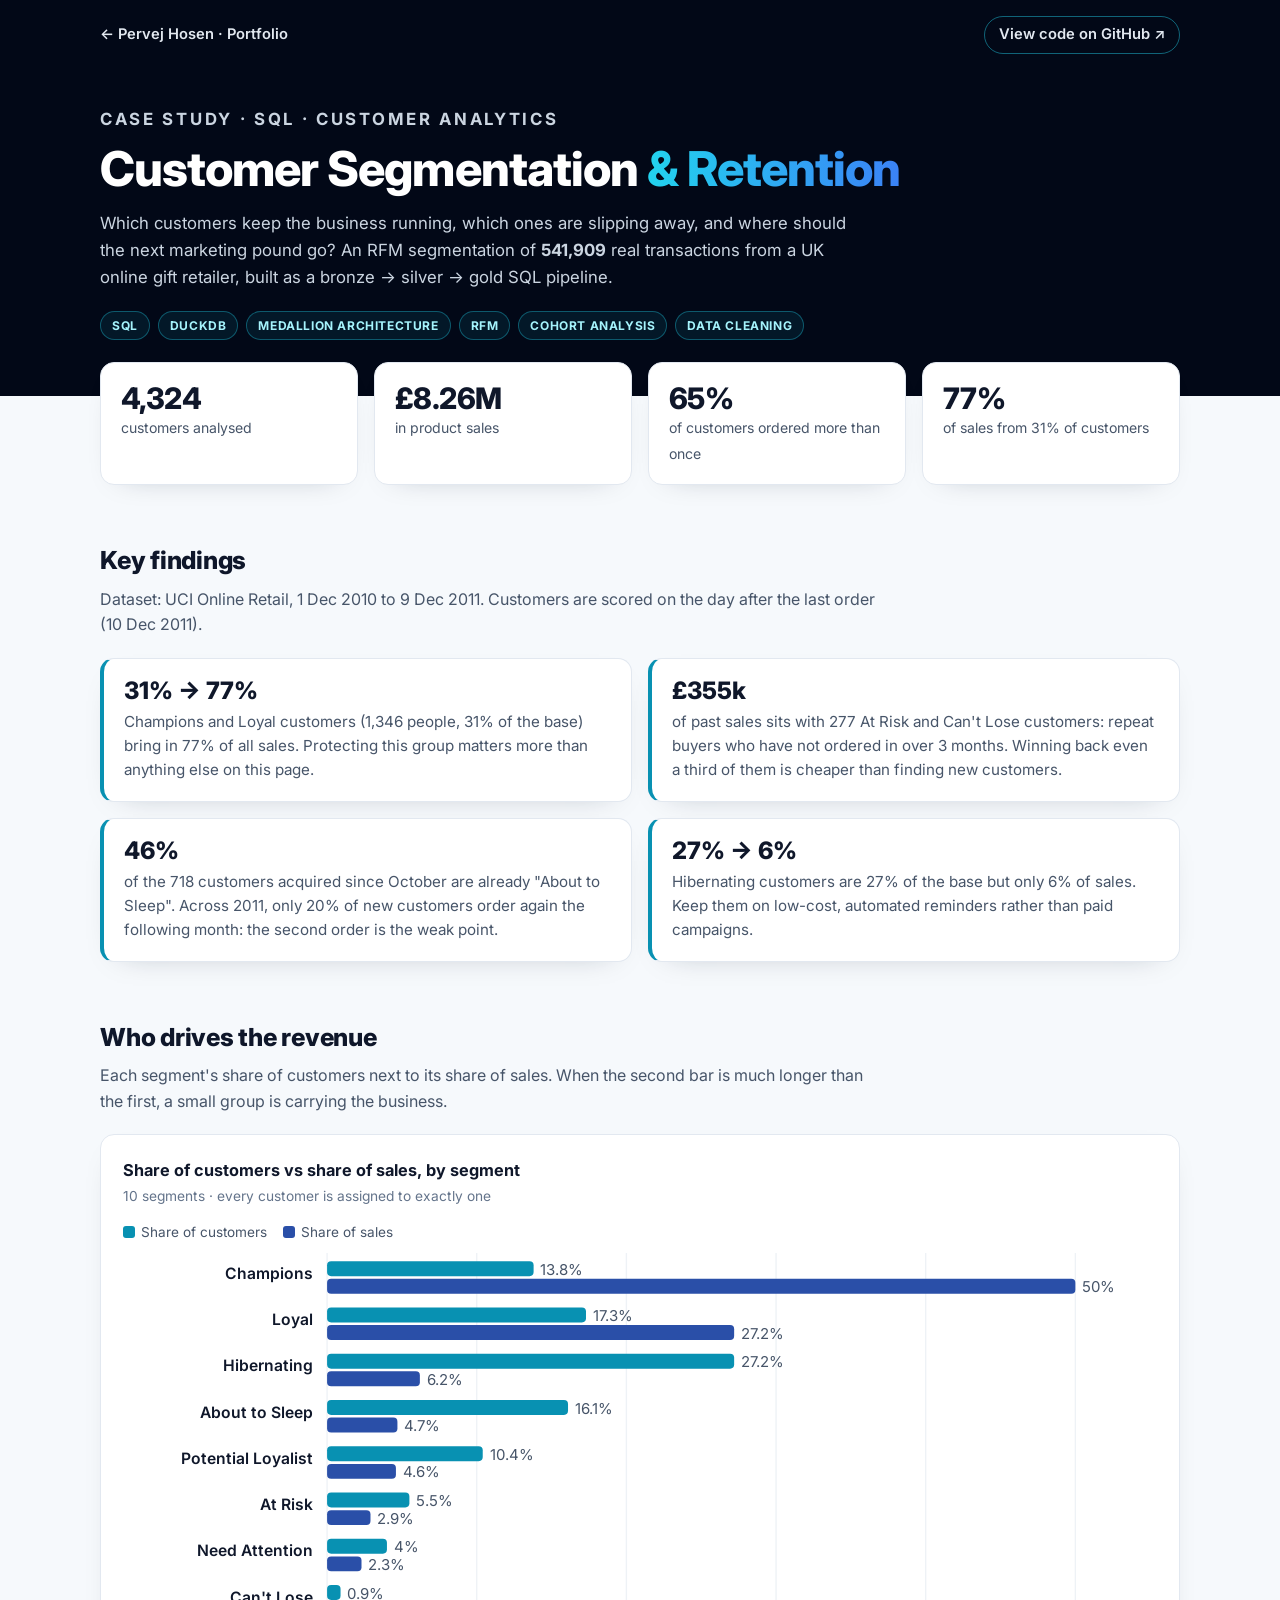
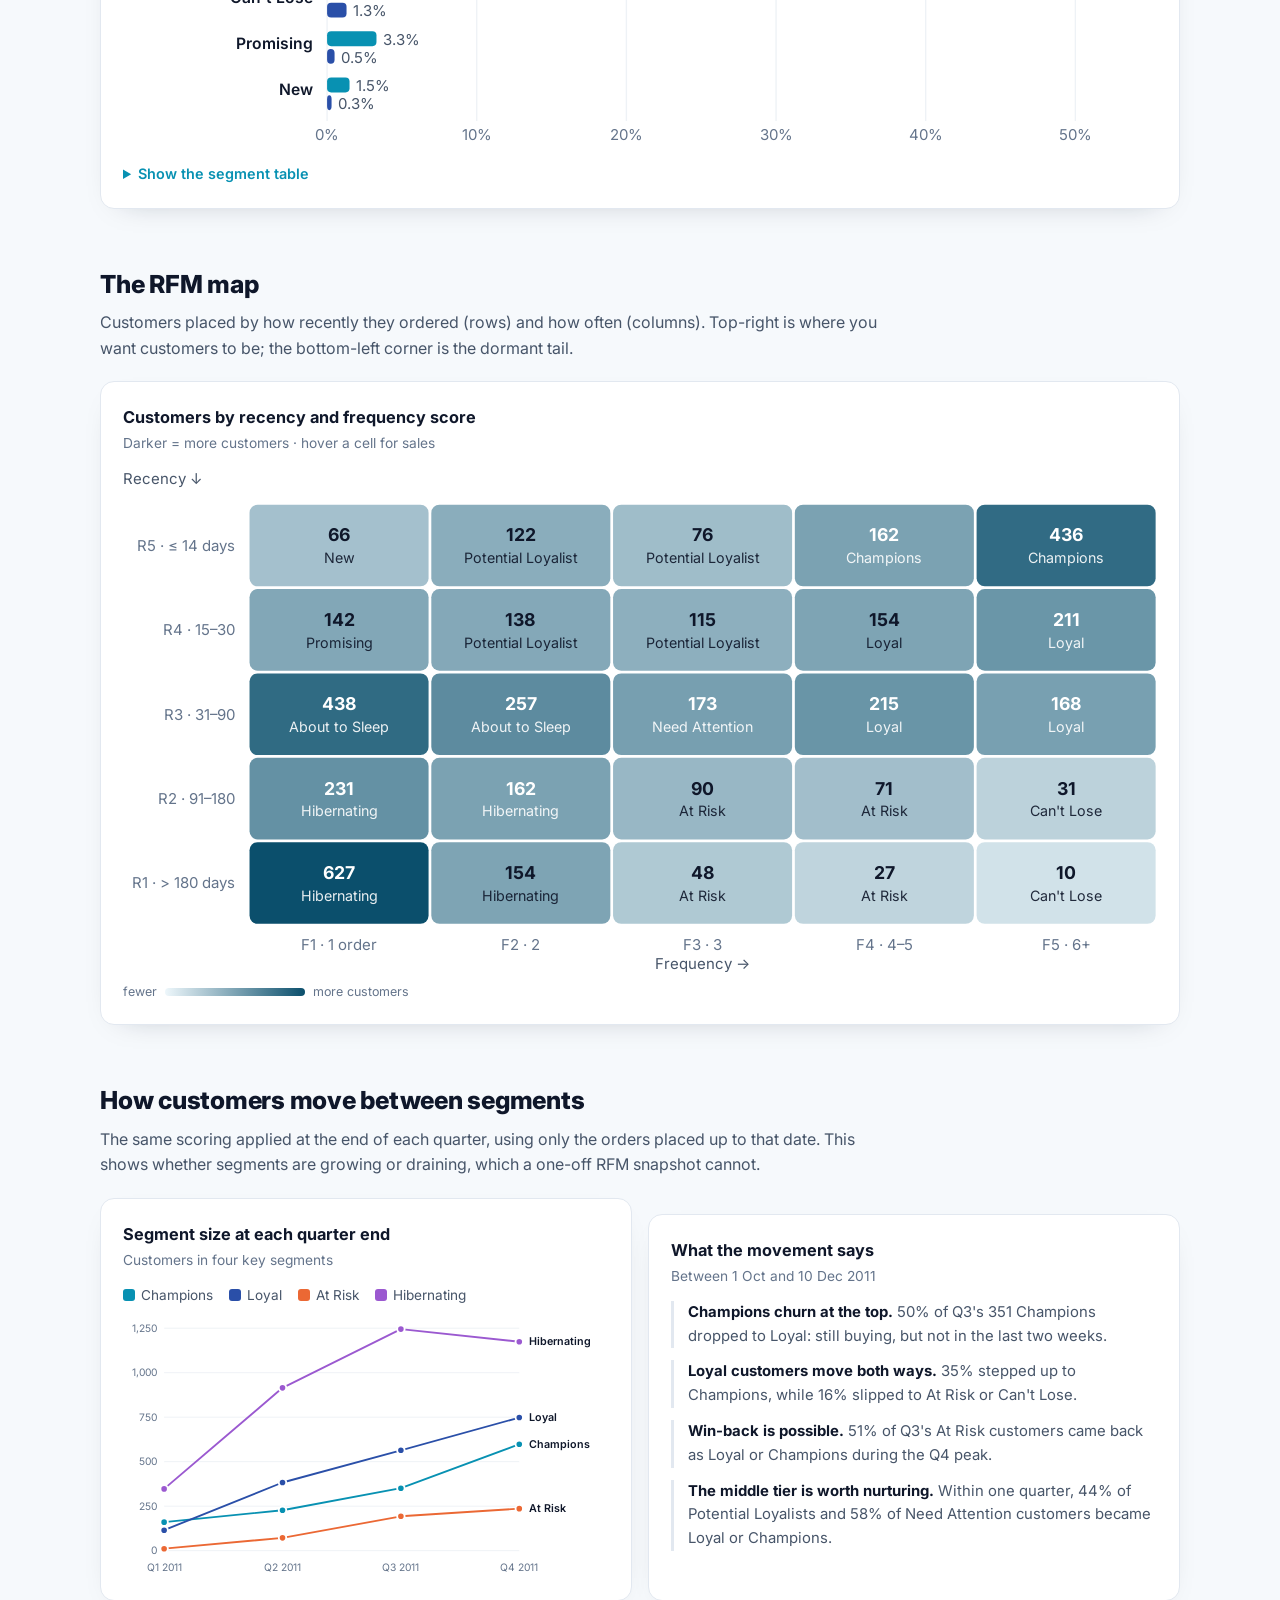
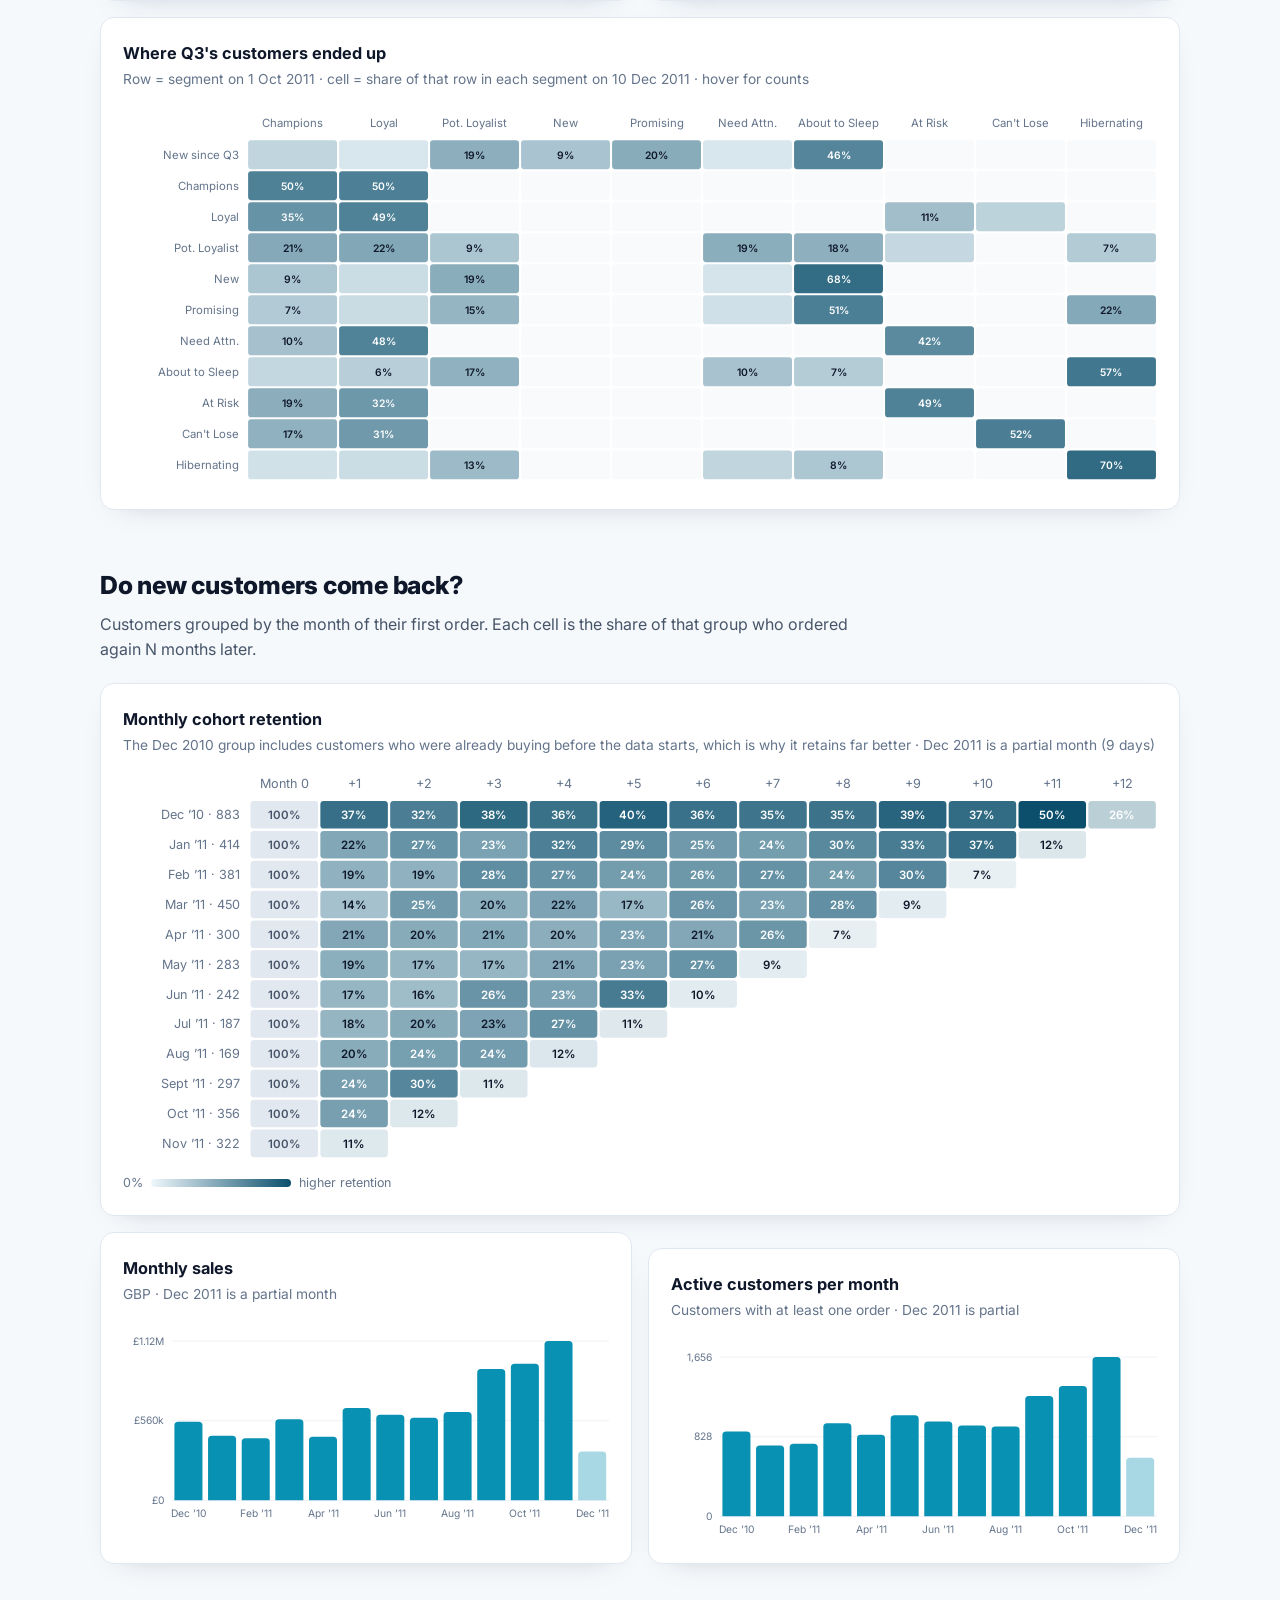
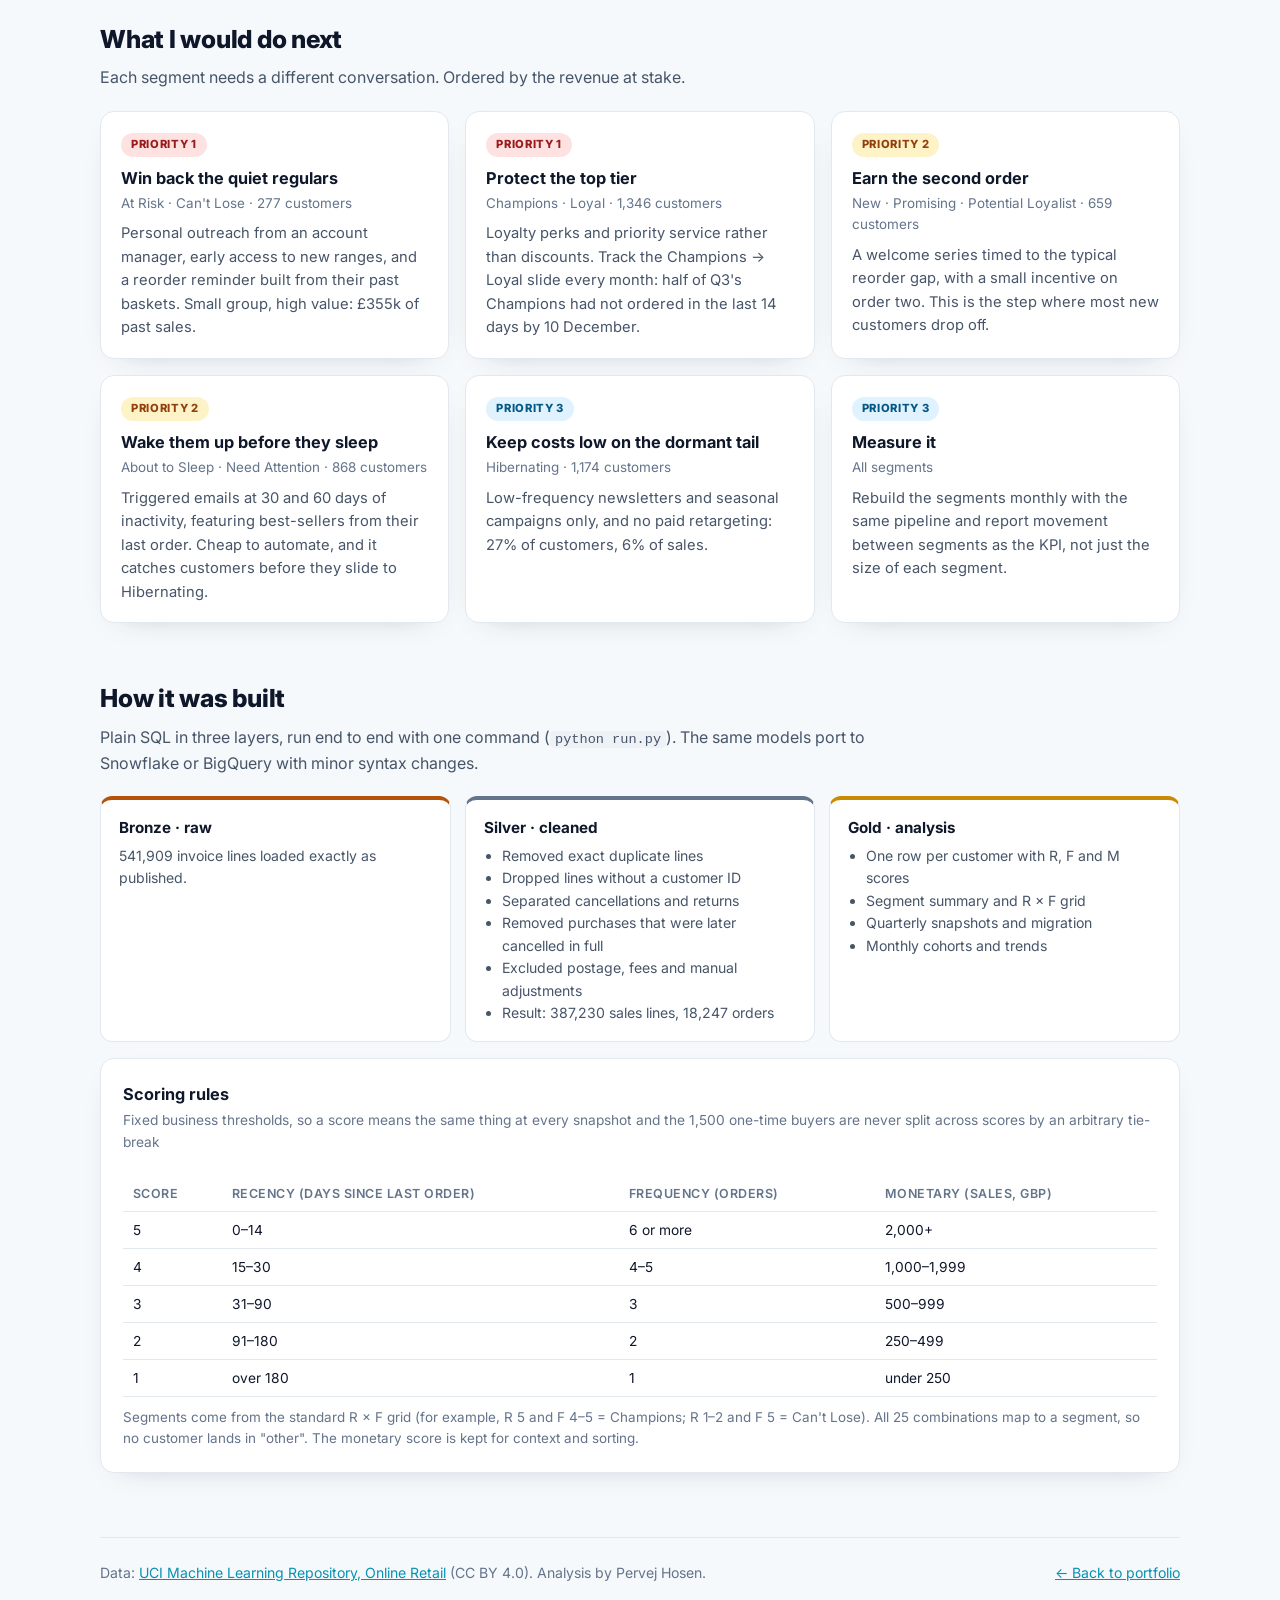
==== projects/customer-segmentation/index.html @ 06acb78e "Add customer segmentation case study" ====
<!DOCTYPE html>
<html lang="en">
<head>
<meta charset="utf-8">
<meta name="viewport" content="width=device-width, initial-scale=1">
<title>Customer Segmentation &amp; Retention · Pervej Hosen</title>
<meta name="description" content="RFM segmentation, segment migration and cohort retention for 541,909 real transactions from a UK online retailer, built in SQL with a bronze, silver and gold pipeline.">
<meta property="og:title" content="Customer Segmentation & Retention · Pervej Hosen">
<meta property="og:description" content="31% of customers drive 77% of sales. RFM segmentation, migration and cohort retention in SQL.">
<link rel="icon" href="../../favicon.svg" type="image/svg+xml">
<link rel="preconnect" href="https://fonts.googleapis.com">
<link rel="preconnect" href="https://fonts.gstatic.com" crossorigin>
<link href="https://fonts.googleapis.com/css2?family=Inter:wght@400;500;600;700;800&display=swap" rel="stylesheet">
<style>
:root {
  --navy: #020817; --ink: #0f172a; --muted: #475569; --faint: #64748b; --line: #e2e8f0; --grid: #eef2f6;
  --bg: #f6f9fc; --card: #ffffff; --accent: #0891b2; --accent-2: #2a4fa8;
  --s1: #0891b2; --s2: #2a4fa8; --s3: #eb6834; --s4: #9b59d0;
  --radius: 14px; --shadow: 0 10px 30px -22px rgba(15, 23, 42, .35);
}
* { box-sizing: border-box; margin: 0; padding: 0; }
html { scroll-behavior: smooth; }
body { font-family: Inter, system-ui, -apple-system, "Segoe UI", sans-serif; background: var(--bg); color: var(--ink); line-height: 1.6; -webkit-font-smoothing: antialiased; }
a { color: var(--accent); }
.wrap { max-width: 1120px; margin: 0 auto; padding: 0 20px; }

/* top bar + hero */
.top { background: var(--navy); color: #e2e8f0; }
.top-bar { display: flex; justify-content: space-between; align-items: center; gap: 12px; padding: 16px 0; font-size: .92rem; }
.top-bar a { color: #e2e8f0; text-decoration: none; font-weight: 600; }
.top-bar a:hover { color: #22d3ee; }
.top-bar .gh { border: 1px solid rgba(34, 211, 238, .45); border-radius: 999px; padding: 6px 14px; white-space: nowrap; }
.hero { padding: 36px 0 56px; }
.kicker { font-size: .78rem; font-weight: 700; letter-spacing: .16em; text-transform: uppercase; color: #22d3ee; }
.hero h1 { font-size: clamp(1.9rem, 4.4vw, 3rem); line-height: 1.12; letter-spacing: -.02em; font-weight: 800; color: #fff; margin: 10px 0 14px; max-width: 820px; }
.hero h1 span { background: linear-gradient(90deg, #22d3ee, #3b82f6); -webkit-background-clip: text; background-clip: text; color: transparent; }
.hero p { color: #cbd5e1; max-width: 760px; font-size: 1.05rem; }
.chips { display: flex; flex-wrap: wrap; gap: 8px; margin-top: 20px; }
.chips span { font-size: .75rem; font-weight: 700; letter-spacing: .05em; text-transform: uppercase; color: #a5f3fc; border: 1px solid rgba(34, 211, 238, .35); background: rgba(34, 211, 238, .08); border-radius: 999px; padding: 4px 11px; }

/* KPI tiles */
.kpis { display: grid; grid-template-columns: repeat(4, minmax(0, 1fr)); gap: 16px; margin-top: -34px; position: relative; }
.kpi { background: var(--card); border: 1px solid var(--line); border-radius: var(--radius); padding: 18px 20px; box-shadow: var(--shadow); }
.kpi b { display: block; font-size: 1.85rem; font-weight: 800; letter-spacing: -.02em; line-height: 1.15; }
.kpi span { color: var(--muted); font-size: .88rem; }
@media (max-width: 820px) { .kpis { grid-template-columns: repeat(2, minmax(0, 1fr)); } }

/* sections */
section { margin-top: 56px; }
h2 { font-size: 1.55rem; letter-spacing: -.01em; font-weight: 800; margin-bottom: 6px; }
.lead { color: var(--muted); max-width: 780px; margin-bottom: 20px; }
.card { background: var(--card); border: 1px solid var(--line); border-radius: var(--radius); padding: 22px; box-shadow: var(--shadow); }
.card + .card { margin-top: 16px; }
.card h3 { font-size: 1.02rem; font-weight: 700; }
.card .sub { color: var(--faint); font-size: .86rem; margin: 2px 0 14px; }
.two { display: grid; grid-template-columns: minmax(0, 1fr) minmax(0, 1fr); gap: 16px; }
@media (max-width: 900px) { .two { grid-template-columns: minmax(0, 1fr); } }

/* findings */
.findings { display: grid; grid-template-columns: repeat(2, minmax(0, 1fr)); gap: 16px; }
.finding { background: var(--card); border: 1px solid var(--line); border-left: 4px solid var(--accent); border-radius: var(--radius); padding: 18px 20px; box-shadow: var(--shadow); }
.finding b { display: block; font-size: 1.5rem; font-weight: 800; color: var(--ink); line-height: 1.2; }
.finding p { color: var(--muted); font-size: .95rem; margin-top: 4px; }
@media (max-width: 760px) { .findings { grid-template-columns: minmax(0, 1fr); } }

/* charts */
.legend { display: flex; flex-wrap: wrap; gap: 16px; font-size: .85rem; color: var(--muted); margin-bottom: 10px; }
.legend i { display: inline-block; width: 12px; height: 12px; border-radius: 3px; margin-right: 6px; vertical-align: -1px; }
svg { display: block; width: 100%; height: auto; overflow: visible; }
svg text { font-family: inherit; }
.axis text, .tick { fill: var(--faint); font-size: 11px; }
.lbl { fill: var(--ink); font-size: 11.5px; font-weight: 600; }
.lbl-muted { fill: var(--muted); font-size: 11px; }
.hit { cursor: default; }
.scroll { overflow-x: auto; -webkit-overflow-scrolling: touch; }
.scroll svg { min-width: 640px; }
.moves { list-style: none; display: grid; gap: 12px; }
.moves li { padding-left: 14px; border-left: 3px solid var(--line); color: var(--muted); font-size: .93rem; }
.moves li b { color: var(--ink); }
.rules td, .rules th { text-align: left !important; }
.scale { display: flex; align-items: center; gap: 8px; font-size: .78rem; color: var(--faint); margin-top: 10px; }
.scale .bar { width: 140px; height: 8px; border-radius: 4px; background: linear-gradient(90deg, #eef7fb, #0b4f6c); }
#tip { position: fixed; z-index: 50; pointer-events: none; background: var(--navy); color: #f1f5f9; font-size: .82rem; line-height: 1.45; padding: 8px 11px; border-radius: 8px; box-shadow: 0 12px 30px -10px rgba(0, 0, 0, .5); opacity: 0; transition: opacity .12s; max-width: 260px; }
#tip b { color: #fff; }

/* tables */
details { margin-top: 14px; }
summary { cursor: pointer; color: var(--accent); font-weight: 600; font-size: .9rem; }
table { width: 100%; border-collapse: collapse; font-size: .86rem; margin-top: 10px; }
th, td { text-align: right; padding: 7px 10px; border-bottom: 1px solid var(--line); white-space: nowrap; }
th:first-child, td:first-child { text-align: left; }
th { color: var(--faint); font-weight: 600; font-size: .78rem; text-transform: uppercase; letter-spacing: .04em; }

/* actions */
.actions { display: grid; grid-template-columns: repeat(3, minmax(0, 1fr)); gap: 16px; }
@media (max-width: 900px) { .actions { grid-template-columns: minmax(0, 1fr); } }
.action { background: var(--card); border: 1px solid var(--line); border-radius: var(--radius); padding: 18px 20px; box-shadow: var(--shadow); }
.action .tag { display: inline-block; font-size: .7rem; font-weight: 800; letter-spacing: .06em; text-transform: uppercase; border-radius: 999px; padding: 3px 10px; margin-bottom: 8px; }
.tag.p1 { background: #fee2e2; color: #991b1b; } .tag.p2 { background: #fef3c7; color: #92400e; } .tag.p3 { background: #e0f2fe; color: #075985; }
.action h3 { font-size: 1.02rem; }
.action .seg { color: var(--faint); font-size: .84rem; margin: 2px 0 8px; }
.action p { color: var(--muted); font-size: .92rem; }

/* method */
.pipe { display: grid; grid-template-columns: repeat(3, minmax(0, 1fr)); gap: 14px; }
@media (max-width: 760px) { .pipe { grid-template-columns: minmax(0, 1fr); } }
.layer { border-radius: 12px; padding: 16px 18px; border: 1px solid var(--line); background: #fff; }
.layer h4 { font-size: .95rem; margin-bottom: 4px; }
.layer p, .layer li { color: var(--muted); font-size: .88rem; }
.layer ul { padding-left: 18px; margin-top: 4px; }
.layer.b { border-top: 4px solid #b45309; } .layer.s { border-top: 4px solid #64748b; } .layer.g { border-top: 4px solid #ca8a04; }
code { font-family: ui-monospace, SFMono-Regular, Menlo, Consolas, monospace; font-size: .85em; background: #eef2f6; padding: 1px 5px; border-radius: 4px; }
.note { color: var(--faint); font-size: .84rem; margin-top: 10px; }
footer { margin: 64px 0 40px; padding-top: 24px; border-top: 1px solid var(--line); color: var(--faint); font-size: .88rem; display: flex; justify-content: space-between; gap: 12px; flex-wrap: wrap; }
@media (max-width: 560px) { .card, .finding, .action { padding: 16px; } .kpi b { font-size: 1.5rem; } }
</style>
</head>
<body>
<header class="top">
  <div class="wrap">
    <div class="top-bar">
      <a href="../../#projects">← Pervej Hosen · Portfolio</a>
      <a class="gh" href="https://github.com/PervejHosen/SQL_Project-2" target="_blank" rel="noopener">View code on GitHub ↗</a>
    </div>
    <div class="hero">
      <p class="kicker">Case study · SQL · Customer analytics</p>
      <h1>Customer Segmentation <span>&amp; Retention</span></h1>
      <p>Which customers keep the business running, which ones are slipping away, and where should the next marketing pound go? An RFM segmentation of <b id="rawRows"></b> real transactions from a UK online gift retailer, built as a bronze → silver → gold SQL pipeline.</p>
      <div class="chips"><span>SQL</span><span>DuckDB</span><span>Medallion architecture</span><span>RFM</span><span>Cohort analysis</span><span>Data cleaning</span></div>
    </div>
  </div>
</header>

<main class="wrap">
  <div class="kpis" id="kpis"></div>

  <section>
    <h2>Key findings</h2>
    <p class="lead">Dataset: UCI Online Retail, 1 Dec 2010 to 9 Dec 2011. Customers are scored on the day after the last order (10 Dec 2011).</p>
    <div class="findings" id="findings"></div>
  </section>

  <section>
    <h2>Who drives the revenue</h2>
    <p class="lead">Each segment's share of customers next to its share of sales. When the second bar is much longer than the first, a small group is carrying the business.</p>
    <div class="card">
      <h3>Share of customers vs share of sales, by segment</h3>
      <p class="sub">10 segments · every customer is assigned to exactly one</p>
      <div class="legend"><span><i style="background:var(--s1)"></i>Share of customers</span><span><i style="background:var(--s2)"></i>Share of sales</span></div>
      <div id="segBars"></div>
      <details><summary>Show the segment table</summary><div class="scroll"><table id="segTable"></table></div></details>
    </div>
  </section>

  <section>
    <h2>The RFM map</h2>
    <p class="lead">Customers placed by how recently they ordered (rows) and how often (columns). Top-right is where you want customers to be; the bottom-left corner is the dormant tail.</p>
    <div class="card">
      <h3>Customers by recency and frequency score</h3>
      <p class="sub">Darker = more customers · hover a cell for sales</p>
      <div class="scroll" id="rfGrid"></div>
      <div class="scale"><span>fewer</span><span class="bar"></span><span>more customers</span></div>
    </div>
  </section>

  <section>
    <h2>How customers move between segments</h2>
    <p class="lead">The same scoring applied at the end of each quarter, using only the orders placed up to that date. This shows whether segments are growing or draining, which a one-off RFM snapshot cannot.</p>
    <div class="two">
      <div class="card">
        <h3>Segment size at each quarter end</h3>
        <p class="sub">Customers in four key segments</p>
        <div class="legend" id="trendLegend"></div>
        <div id="trend"></div>
      </div>
      <div class="card">
        <h3>What the movement says</h3>
        <p class="sub">Between 1 Oct and 10 Dec 2011</p>
        <ul class="moves" id="moves"></ul>
      </div>
    </div>
    <div class="card" style="margin-top:16px">
      <h3>Where Q3's customers ended up</h3>
      <p class="sub">Row = segment on 1 Oct 2011 · cell = share of that row in each segment on 10 Dec 2011 · hover for counts</p>
      <div class="scroll" id="migration"></div>
    </div>
  </section>

  <section>
    <h2>Do new customers come back?</h2>
    <p class="lead">Customers grouped by the month of their first order. Each cell is the share of that group who ordered again N months later.</p>
    <div class="card">
      <h3>Monthly cohort retention</h3>
      <p class="sub">The Dec 2010 group includes customers who were already buying before the data starts, which is why it retains far better · Dec 2011 is a partial month (9 days)</p>
      <div class="scroll" id="cohorts"></div>
      <div class="scale"><span>0%</span><span class="bar"></span><span>higher retention</span></div>
    </div>
    <div class="two" style="margin-top:16px">
      <div class="card"><h3>Monthly sales</h3><p class="sub">GBP · Dec 2011 is a partial month</p><div id="mSales"></div></div>
      <div class="card"><h3>Active customers per month</h3><p class="sub">Customers with at least one order · Dec 2011 is partial</p><div id="mActive"></div></div>
    </div>
  </section>

  <section>
    <h2>What I would do next</h2>
    <p class="lead">Each segment needs a different conversation. Ordered by the revenue at stake.</p>
    <div class="actions" id="actions"></div>
  </section>

  <section>
    <h2>How it was built</h2>
    <p class="lead">Plain SQL in three layers, run end to end with one command (<code>python run.py</code>). The same models port to Snowflake or BigQuery with minor syntax changes.</p>
    <div class="pipe">
      <div class="layer b"><h4>Bronze · raw</h4><p><span id="bronzeRows"></span> invoice lines loaded exactly as published.</p></div>
      <div class="layer s"><h4>Silver · cleaned</h4><ul id="silverList"></ul></div>
      <div class="layer g"><h4>Gold · analysis</h4><ul><li>One row per customer with R, F and M scores</li><li>Segment summary and R × F grid</li><li>Quarterly snapshots and migration</li><li>Monthly cohorts and trends</li></ul></div>
    </div>
    <div class="card" style="margin-top:16px">
      <h3>Scoring rules</h3>
      <p class="sub">Fixed business thresholds, so a score means the same thing at every snapshot and the 1,500 one-time buyers are never split across scores by an arbitrary tie-break</p>
      <div class="scroll"><table class="rules">
        <tr><th>Score</th><th>Recency (days since last order)</th><th>Frequency (orders)</th><th>Monetary (sales, GBP)</th></tr>
        <tr><td>5</td><td>0–14</td><td>6 or more</td><td>2,000+</td></tr>
        <tr><td>4</td><td>15–30</td><td>4–5</td><td>1,000–1,999</td></tr>
        <tr><td>3</td><td>31–90</td><td>3</td><td>500–999</td></tr>
        <tr><td>2</td><td>91–180</td><td>2</td><td>250–499</td></tr>
        <tr><td>1</td><td>over 180</td><td>1</td><td>under 250</td></tr>
      </table></div>
      <p class="note">Segments come from the standard R × F grid (for example, R 5 and F 4–5 = Champions; R 1–2 and F 5 = Can't Lose). All 25 combinations map to a segment, so no customer lands in "other". The monetary score is kept for context and sorting.</p>
    </div>
  </section>

  <footer>
    <span>Data: <a href="https://archive.ics.uci.edu/dataset/352/online+retail" target="_blank" rel="noopener">UCI Machine Learning Repository, Online Retail</a> (CC BY 4.0). Analysis by Pervej Hosen.</span>
    <a href="../../#projects">← Back to portfolio</a>
  </footer>
</main>
<div id="tip" role="tooltip"></div>

<script src="data.js"></script>
<script>
(() => {
  const $ = s => document.querySelector(s);
  const fmt = n => Math.round(n).toLocaleString("en-GB");
  const gbp = n => n >= 1e6 ? "£" + (n / 1e6).toFixed(2) + "M" : n >= 1e3 ? "£" + Math.round(n / 1e3).toLocaleString("en-GB") + "k" : "£" + fmt(n);
  const esc = s => String(s).replace(/[&<>"']/g, c => ({ "&": "&amp;", "<": "&lt;", ">": "&gt;", '"': "&quot;", "'": "&#39;" }[c]));
  const NS = "http://www.w3.org/2000/svg";
  const monthName = iso => new Date(iso + "T00:00:00").toLocaleString("en-GB", { month: "short", year: "2-digit" }).replace(" ", " ’");

  // ---------- tooltip ----------
  const tip = $("#tip");
  const showTip = (e, html) => {
    tip.innerHTML = html; tip.style.opacity = 1;
    const x = Math.min(e.clientX + 14, innerWidth - tip.offsetWidth - 8);
    const y = e.clientY + 16 + tip.offsetHeight > innerHeight ? e.clientY - tip.offsetHeight - 12 : e.clientY + 16;
    tip.style.left = x + "px"; tip.style.top = y + "px";
  };
  const hideTip = () => tip.style.opacity = 0;
  const bindTip = (el, html) => { el.addEventListener("mousemove", e => showTip(e, html)); el.addEventListener("mouseleave", hideTip); el.addEventListener("touchstart", e => showTip(e.touches[0], html), { passive: true }); };

  // sequential ramp (one hue, light -> dark)
  const lerp = (a, b, t) => Math.round(a + (b - a) * t);
  const ramp = t => { t = Math.max(0, Math.min(1, t)); const A = [238, 247, 251], B = [11, 79, 108]; return `rgb(${lerp(A[0], B[0], t)},${lerp(A[1], B[1], t)},${lerp(A[2], B[2], t)})`; };
  const inkOn = t => t > .5 ? "#ffffff" : "#0f172a";

  const svg = (w, h) => { const s = document.createElementNS(NS, "svg"); s.setAttribute("viewBox", `0 0 ${w} ${h}`); s.setAttribute("role", "img"); return s; };
  const el = (name, attrs, parent, text) => { const n = document.createElementNS(NS, name); for (const k in attrs) n.setAttribute(k, attrs[k]); if (text != null) n.textContent = text; parent && parent.appendChild(n); return n; };

  const K = DATA.kpis, SEG = DATA.gold_segment_summary;
  const segBy = Object.fromEntries(SEG.map(s => [s.segment, s]));
  const core = ["Champions", "Loyal"].map(s => segBy[s]);
  const corePctC = core.reduce((a, s) => a + s.pct_customers, 0), corePctS = core.reduce((a, s) => a + s.pct_sales, 0);
  const risk = ["At Risk", "Can't Lose"].map(s => segBy[s]);
  const riskN = risk.reduce((a, s) => a + s.customers, 0), riskSales = risk.reduce((a, s) => a + s.sales, 0);
  const hib = segBy["Hibernating"];
  const MIG = DATA.gold_migration;
  const migRow = from => { const r = MIG.filter(m => m.from_segment === from); const t = r.reduce((a, m) => a + m.customers, 0); const get = to => (r.find(m => m.to_segment === to) || { customers: 0 }).customers; return { t, get }; };
  const newQ3 = migRow("New since Q3"), champQ3 = migRow("Champions"), loyalQ3 = migRow("Loyal");
  const m1 = DATA.gold_cohorts.filter(c => c.month_number === 1 && c.cohort_month !== "2010-12-01" && c.cohort_month < "2011-11-01");
  const m1avg = m1.reduce((a, c) => a + c.retention_pct, 0) / m1.length;

  // ---------- header numbers ----------
  $("#rawRows").textContent = fmt(K.raw_rows);
  $("#bronzeRows").textContent = fmt(K.raw_rows);
  $("#kpis").innerHTML = [
    [fmt(K.customers), "customers analysed"],
    [gbp(K.sales), "in product sales"],
    [K.repeat_rate_pct.toFixed(0) + "%", "of customers ordered more than once"],
    [Math.round(corePctS) + "%", `of sales from ${Math.round(corePctC)}% of customers`]
  ].map(([b, s]) => `<div class="kpi"><b>${b}</b><span>${s}</span></div>`).join("");

  // ---------- findings ----------
  $("#findings").innerHTML = [
    [`${Math.round(corePctC)}% → ${Math.round(corePctS)}%`, `Champions and Loyal customers (${fmt(core[0].customers + core[1].customers)} people, ${Math.round(corePctC)}% of the base) bring in ${Math.round(corePctS)}% of all sales. Protecting this group matters more than anything else on this page.`],
    [gbp(riskSales), `of past sales sits with ${fmt(riskN)} At Risk and Can't Lose customers: repeat buyers who have not ordered in over 3 months. Winning back even a third of them is cheaper than finding new customers.`],
    [`${Math.round(100 * newQ3.get("About to Sleep") / newQ3.t)}%`, `of the ${fmt(newQ3.t)} customers acquired since October are already "About to Sleep". Across 2011, only ${m1avg.toFixed(0)}% of new customers order again the following month: the second order is the weak point.`],
    [`${Math.round(hib.pct_customers)}% → ${Math.round(hib.pct_sales)}%`, `Hibernating customers are ${Math.round(hib.pct_customers)}% of the base but only ${Math.round(hib.pct_sales)}% of sales. Keep them on low-cost, automated reminders rather than paid campaigns.`],
  ].map(([b, p]) => `<div class="finding"><b>${b}</b><p>${p}</p></div>`).join("");

  // ---------- 1. paired bars ----------
  (function segBars() {
    const rows = [...SEG].sort((a, b) => b.pct_sales - a.pct_sales);
    const W = 760, labelW = 150, rowH = 34, barH = 11, gap = 2, H = rows.length * rowH + 24;
    const max = Math.max(...rows.map(r => Math.max(r.pct_sales, r.pct_customers)));
    const x = v => labelW + (W - labelW - 60) * v / max;
    const s = svg(W, H);
    [0, 10, 20, 30, 40, 50].filter(v => v <= max + 5).forEach(v => {
      el("line", { x1: x(v), x2: x(v), y1: 0, y2: H - 20, stroke: "#eef2f6" }, s);
      el("text", { x: x(v), y: H - 6, "text-anchor": "middle", class: "tick" }, s, v + "%");
    });
    rows.forEach((r, i) => {
      const y = i * rowH + 6;
      el("text", { x: labelW - 10, y: y + barH + 2, "text-anchor": "end", class: "lbl" }, s, r.segment);
      const b1 = el("rect", { x: labelW, y, width: Math.max(1, x(r.pct_customers) - labelW), height: barH, rx: 3, fill: "var(--s1)" }, s);
      const b2 = el("rect", { x: labelW, y: y + barH + gap, width: Math.max(1, x(r.pct_sales) - labelW), height: barH, rx: 3, fill: "var(--s2)" }, s);
      el("text", { x: x(r.pct_customers) + 5, y: y + barH - 1, class: "lbl-muted" }, s, r.pct_customers + "%");
      el("text", { x: x(r.pct_sales) + 5, y: y + 2 * barH + gap - 1, class: "lbl-muted" }, s, r.pct_sales + "%");
      const hit = el("rect", { x: 0, y: y - 4, width: W, height: rowH - 2, fill: "transparent", class: "hit" }, s);
      bindTip(hit, `<b>${esc(r.segment)}</b><br>${fmt(r.customers)} customers (${r.pct_customers}%)<br>${gbp(r.sales)} sales (${r.pct_sales}%)<br>Median ${r.median_recency_days} days since last order · ${r.avg_orders} orders on average`);
    });
    $("#segBars").appendChild(s);
    $("#segTable").innerHTML = `<tr><th>Segment</th><th>Customers</th><th>% cust.</th><th>Sales</th><th>% sales</th><th>Median recency</th><th>Avg orders</th><th>Avg order value</th><th>Return rate</th></tr>` +
      rows.map(r => `<tr><td>${esc(r.segment)}</td><td>${fmt(r.customers)}</td><td>${r.pct_customers}%</td><td>${gbp(r.sales)}</td><td>${r.pct_sales}%</td><td>${r.median_recency_days} days</td><td>${r.avg_orders}</td><td>£${fmt(r.avg_order_value)}</td><td>${r.return_rate_pct}%</td></tr>`).join("");
  })();

  // ---------- 2. R x F grid ----------
  (function rfGrid() {
    const cells = DATA.gold_rf_grid, max = Math.max(...cells.map(c => c.customers));
    const W = 760, left = 92, top = 26, cw = (W - left) / 5, ch = 62, H = top + ch * 5 + 34;
    const s = svg(W, H);
    const fLab = ["1 order", "2", "3", "4–5", "6+"], rLab = { 5: "≤ 14 days", 4: "15–30", 3: "31–90", 2: "91–180", 1: "> 180 days" };
    fLab.forEach((t, i) => el("text", { x: left + cw * i + cw / 2, y: top + ch * 5 + 18, "text-anchor": "middle", class: "tick" }, s, "F" + (i + 1) + " · " + t));
    el("text", { x: left + cw * 2.5, y: H - 2, "text-anchor": "middle", class: "lbl-muted" }, s, "Frequency →");
    el("text", { x: 0, y: 12, class: "lbl-muted" }, s, "Recency ↓");
    [5, 4, 3, 2, 1].forEach((r, ri) => el("text", { x: left - 10, y: top + ch * ri + ch / 2 + 4, "text-anchor": "end", class: "tick" }, s, "R" + r + " · " + rLab[r]));
    cells.forEach(c => {
      const xi = c.f - 1, yi = 5 - c.r, t = Math.sqrt(c.customers / max);
      const g = el("g", {}, s);
      el("rect", { x: left + xi * cw + 1, y: top + yi * ch + 1, width: cw - 2, height: ch - 2, rx: 6, fill: ramp(t) }, g);
      el("text", { x: left + xi * cw + cw / 2, y: top + yi * ch + ch / 2 - 3, "text-anchor": "middle", "font-size": 13, "font-weight": 700, fill: inkOn(t) }, g, fmt(c.customers));
      el("text", { x: left + xi * cw + cw / 2, y: top + yi * ch + ch / 2 + 13, "text-anchor": "middle", "font-size": 10.5, fill: inkOn(t), opacity: .9 }, g, c.segment);
      bindTip(g, `<b>R${c.r} · F${c.f} → ${esc(c.segment)}</b><br>${fmt(c.customers)} customers<br>${gbp(c.sales)} sales`);
    });
    $("#rfGrid").appendChild(s);
  })();

  // ---------- 3a. segment trend ----------
  (function trend() {
    const keys = [["Champions", "var(--s1)"], ["Loyal", "var(--s2)"], ["At Risk", "var(--s3)"], ["Hibernating", "var(--s4)"]];
    const T = DATA.gold_segment_trend, labels = [...new Set(T.map(t => t.label))];
    const val = (seg, l) => (T.find(t => t.segment === seg && t.label === l) || { customers: 0 }).customers;
    const W = 520, H = 280, L = 44, R = 96, Tp = 12, B = 30;
    const max = Math.ceil(Math.max(...keys.flatMap(([k]) => labels.map(l => val(k, l)))) / 250) * 250;
    const x = i => L + (W - L - R) * i / (labels.length - 1), y = v => Tp + (H - Tp - B) * (1 - v / max);
    const s = svg(W, H);
    for (let v = 0; v <= max; v += 250) { el("line", { x1: L, x2: W - R, y1: y(v), y2: y(v), stroke: "#eef2f6" }, s); el("text", { x: L - 8, y: y(v) + 4, "text-anchor": "end", class: "tick" }, s, fmt(v)); }
    labels.forEach((l, i) => el("text", { x: x(i), y: H - 8, "text-anchor": "middle", class: "tick" }, s, l));
    const ends = keys.map(([k, col]) => {
      const pts = labels.map((l, i) => [x(i), y(val(k, l))]);
      el("polyline", { points: pts.map(p => p.join(",")).join(" "), fill: "none", stroke: col, "stroke-width": 2, "stroke-linejoin": "round", "stroke-linecap": "round" }, s);
      pts.forEach(p => el("circle", { cx: p[0], cy: p[1], r: 4, fill: col, stroke: "#fff", "stroke-width": 2 }, s));
      return { k, col, y: pts[pts.length - 1][1] };
    });
    ends.sort((a, b) => a.y - b.y).forEach((e, i, arr) => { if (i && e.y - arr[i - 1].y < 14) e.y = arr[i - 1].y + 14; el("text", { x: W - R + 10, y: e.y + 4, class: "lbl" }, s, e.k); });
    const cross = el("line", { y1: Tp, y2: H - B, stroke: "#94a3b8", "stroke-dasharray": "3 3", opacity: 0 }, s);
    labels.forEach((l, i) => {
      const hit = el("rect", { x: x(i) - (W - L - R) / (labels.length - 1) / 2, y: 0, width: (W - L - R) / (labels.length - 1), height: H - B, fill: "transparent" }, s);
      const html = `<b>${l}</b><br>` + keys.map(([k]) => `${esc(k)}: ${fmt(val(k, l))}`).join("<br>");
      hit.addEventListener("mousemove", e => { cross.setAttribute("x1", x(i)); cross.setAttribute("x2", x(i)); cross.setAttribute("opacity", 1); showTip(e, html); });
      hit.addEventListener("mouseleave", () => { cross.setAttribute("opacity", 0); hideTip(); });
    });
    $("#trendLegend").innerHTML = keys.map(([k, c]) => `<span><i style="background:${c}"></i>${esc(k)}</span>`).join("");
    $("#trend").appendChild(s);
  })();

  // movement summary (computed from the migration table)
  (function moves() {
    const pct = (r, ...to) => Math.round(100 * to.reduce((a, t) => a + r.get(t), 0) / r.t);
    const atRisk = migRow("At Risk"), pot = migRow("Potential Loyalist");
    $("#moves").innerHTML = [
      `<b>Champions churn at the top.</b> ${pct(champQ3, "Loyal")}% of Q3's ${fmt(champQ3.t)} Champions dropped to Loyal: still buying, but not in the last two weeks.`,
      `<b>Loyal customers move both ways.</b> ${pct(loyalQ3, "Champions")}% stepped up to Champions, while ${pct(loyalQ3, "At Risk", "Can't Lose")}% slipped to At Risk or Can't Lose.`,
      `<b>Win-back is possible.</b> ${pct(atRisk, "Champions", "Loyal")}% of Q3's At Risk customers came back as Loyal or Champions during the Q4 peak.`,
      `<b>The middle tier is worth nurturing.</b> Within one quarter, ${pct(pot, "Champions", "Loyal")}% of Potential Loyalists and ${pct(migRow("Need Attention"), "Champions", "Loyal")}% of Need Attention customers became Loyal or Champions.`,
    ].map(t => `<li>${t}</li>`).join("");
  })();

  // ---------- 3b. migration matrix ----------
  (function migration() {
    const order = ["Champions", "Loyal", "Potential Loyalist", "New", "Promising", "Need Attention", "About to Sleep", "At Risk", "Can't Lose", "Hibernating"];
    const from = ["New since Q3", ...order].filter(f => MIG.some(m => m.from_segment === f));
    const to = order.filter(t => MIG.some(m => m.to_segment === t));
    const short = { "Potential Loyalist": "Pot. Loyalist", "Need Attention": "Need Attn.", "About to Sleep": "About to Sleep", "New since Q3": "New since Q3" };
    const W = 1000, left = 120, top = 34, cw = (W - left) / to.length, ch = 30, H = top + ch * from.length + 6;
    const s = svg(W, H);
    to.forEach((t, i) => el("text", { x: left + cw * i + cw / 2, y: top - 12, "text-anchor": "middle", class: "tick" }, s, short[t] || t));
    from.forEach((f, ri) => {
      const r = migRow(f);
      el("text", { x: left - 8, y: top + ch * ri + ch / 2 + 4, "text-anchor": "end", class: "tick" }, s, short[f] || f);
      to.forEach((t, ci) => {
        const n = r.get(t), pct = r.t ? 100 * n / r.t : 0, tt = pct / 100;
        const g = el("g", {}, s);
        el("rect", { x: left + ci * cw + 1, y: top + ri * ch + 1, width: cw - 2, height: ch - 2, rx: 3, fill: n ? ramp(Math.sqrt(tt)) : "#f8fafc" }, g);
        if (pct >= 5) el("text", { x: left + ci * cw + cw / 2, y: top + ri * ch + ch / 2 + 4, "text-anchor": "middle", "font-size": 10, "font-weight": 600, fill: inkOn(Math.sqrt(tt)) }, g, Math.round(pct) + "%");
        if (n) bindTip(g, `<b>${esc(f)} → ${esc(t)}</b><br>${fmt(n)} of ${fmt(r.t)} customers (${pct.toFixed(1)}%)`);
      });
    });
    $("#migration").appendChild(s);
  })();

  // ---------- 4. cohorts ----------
  (function cohorts() {
    const C = DATA.gold_cohorts, months = [...new Set(C.map(c => c.cohort_month))].filter(m => m !== "2011-12-01");
    const maxN = Math.max(...C.map(c => c.month_number));
    const W = 900, left = 110, top = 26, cw = (W - left) / (maxN + 1), ch = 26, H = top + ch * months.length + 4;
    const s = svg(W, H);
    for (let n = 0; n <= maxN; n++) el("text", { x: left + cw * n + cw / 2, y: top - 10, "text-anchor": "middle", class: "tick" }, s, n === 0 ? "Month 0" : "+" + n);
    months.forEach((m, ri) => {
      const rows = C.filter(c => c.cohort_month === m), size = rows.find(r => r.month_number === 0).customers;
      el("text", { x: left - 8, y: top + ch * ri + ch / 2 + 4, "text-anchor": "end", class: "tick" }, s, `${monthName(m)} · ${fmt(size)}`);
      rows.forEach(c => {
        const t = c.month_number === 0 ? 1 : Math.min(1, c.retention_pct / 45), g = el("g", {}, s);
        const partial = monthOffset(m, c.month_number) === "2011-12-01";
        el("rect", { x: left + c.month_number * cw + 1, y: top + ri * ch + 1, width: cw - 2, height: ch - 2, rx: 3, fill: c.month_number === 0 ? "#e2e8f0" : ramp(t), opacity: partial ? .45 : 1 }, g);
        el("text", { x: left + c.month_number * cw + cw / 2, y: top + ri * ch + ch / 2 + 4, "text-anchor": "middle", "font-size": 10, "font-weight": 600, fill: c.month_number === 0 ? "#475569" : inkOn(t) }, g, c.month_number === 0 ? "100%" : Math.round(c.retention_pct) + "%");
        bindTip(g, `<b>${monthName(m)} cohort, month +${c.month_number}</b><br>${fmt(c.customers)} of ${fmt(size)} customers ordered (${c.retention_pct}%)${partial ? "<br><i>Dec 2011: 9 days only</i>" : ""}`);
      });
    });
    function monthOffset(iso, n) { const d = new Date(iso + "T00:00:00"); d.setMonth(d.getMonth() + n); return d.toISOString().slice(0, 7) + "-01"; }
    $("#cohorts").appendChild(s);
  })();

  // ---------- 5. monthly small multiples ----------
  function monthlyBars(target, key, f) {
    const M = DATA.gold_monthly, W = 520, H = 220, L = 52, Tp = 10, B = 26;
    const max = Math.max(...M.map(m => m[key])) * 1.08, bw = (W - L) / M.length;
    const y = v => Tp + (H - Tp - B) * (1 - v / max);
    const s = svg(W, H);
    [0, .5, 1].forEach(p => { const v = max / 1.08 * p; el("line", { x1: L, x2: W, y1: y(v), y2: y(v), stroke: "#eef2f6" }, s); el("text", { x: L - 8, y: y(v) + 4, "text-anchor": "end", class: "tick" }, s, f(v)); });
    M.forEach((m, i) => {
      const partial = i === M.length - 1, g = el("g", {}, s);
      const bx = L + i * bw + 3, h = H - B - y(m[key]);
      el("path", { d: `M${bx},${H - B} v${-(h - 4)} q0,-4 4,-4 h${bw - 14} q4,0 4,4 v${h - 4} z`, fill: "var(--s1)", opacity: partial ? .35 : 1 }, g);
      if (i % 2 === 0 || i === M.length - 1) el("text", { x: bx + (bw - 6) / 2, y: H - 8, "text-anchor": "middle", class: "tick" }, s, monthName(m.month));
      el("rect", { x: L + i * bw, y: 0, width: bw, height: H - B, fill: "transparent" }, g);
      bindTip(g, `<b>${monthName(m.month)}${partial ? " (9 days)" : ""}</b><br>${gbp(m.sales)} sales<br>${fmt(m.active_customers)} active customers<br>${fmt(m.orders)} orders`);
    });
    $(target).appendChild(s);
  }
  monthlyBars("#mSales", "sales", v => gbp(v));
  monthlyBars("#mActive", "active_customers", v => fmt(v));

  // ---------- actions ----------
  const act = [
    ["p1", "Win back the quiet regulars", ["At Risk", "Can't Lose"], `Personal outreach from an account manager, early access to new ranges, and a reorder reminder built from their past baskets. Small group, high value: ${gbp(riskSales)} of past sales.`],
    ["p1", "Protect the top tier", ["Champions", "Loyal"], `Loyalty perks and priority service rather than discounts. Track the Champions → Loyal slide every month: half of Q3's Champions had not ordered in the last 14 days by 10 December.`],
    ["p2", "Earn the second order", ["New", "Promising", "Potential Loyalist"], `A welcome series timed to the typical reorder gap, with a small incentive on order two. This is the step where most new customers drop off.`],
    ["p2", "Wake them up before they sleep", ["About to Sleep", "Need Attention"], `Triggered emails at 30 and 60 days of inactivity, featuring best-sellers from their last order. Cheap to automate, and it catches customers before they slide to Hibernating.`],
    ["p3", "Keep costs low on the dormant tail", ["Hibernating"], `Low-frequency newsletters and seasonal campaigns only, and no paid retargeting: ${Math.round(hib.pct_customers)}% of customers, ${Math.round(hib.pct_sales)}% of sales.`],
    ["p3", "Measure it", [], `Rebuild the segments monthly with the same pipeline and report movement between segments as the KPI, not just the size of each segment.`],
  ];
  $("#actions").innerHTML = act.map(([p, h, segs, t]) => {
    const n = segs.reduce((a, s) => a + (segBy[s] ? segBy[s].customers : 0), 0);
    const pr = { p1: "Priority 1", p2: "Priority 2", p3: "Priority 3" }[p];
    return `<div class="action"><span class="tag ${p}">${pr}</span><h3>${h}</h3><div class="seg">${segs.length ? esc(segs.join(" · ")) + " · " + fmt(n) + " customers" : "All segments"}</div><p>${t}</p></div>`;
  }).join("");

  // ---------- silver list ----------
  $("#silverList").innerHTML = [
    "Removed exact duplicate lines",
    "Dropped lines without a customer ID",
    "Separated cancellations and returns",
    "Removed purchases that were later cancelled in full",
    "Excluded postage, fees and manual adjustments",
    `Result: ${fmt(K.clean_lines)} sales lines, ${fmt(K.orders)} orders`
  ].map(t => `<li>${t}</li>`).join("");
})();
</script>
</body>
</html>
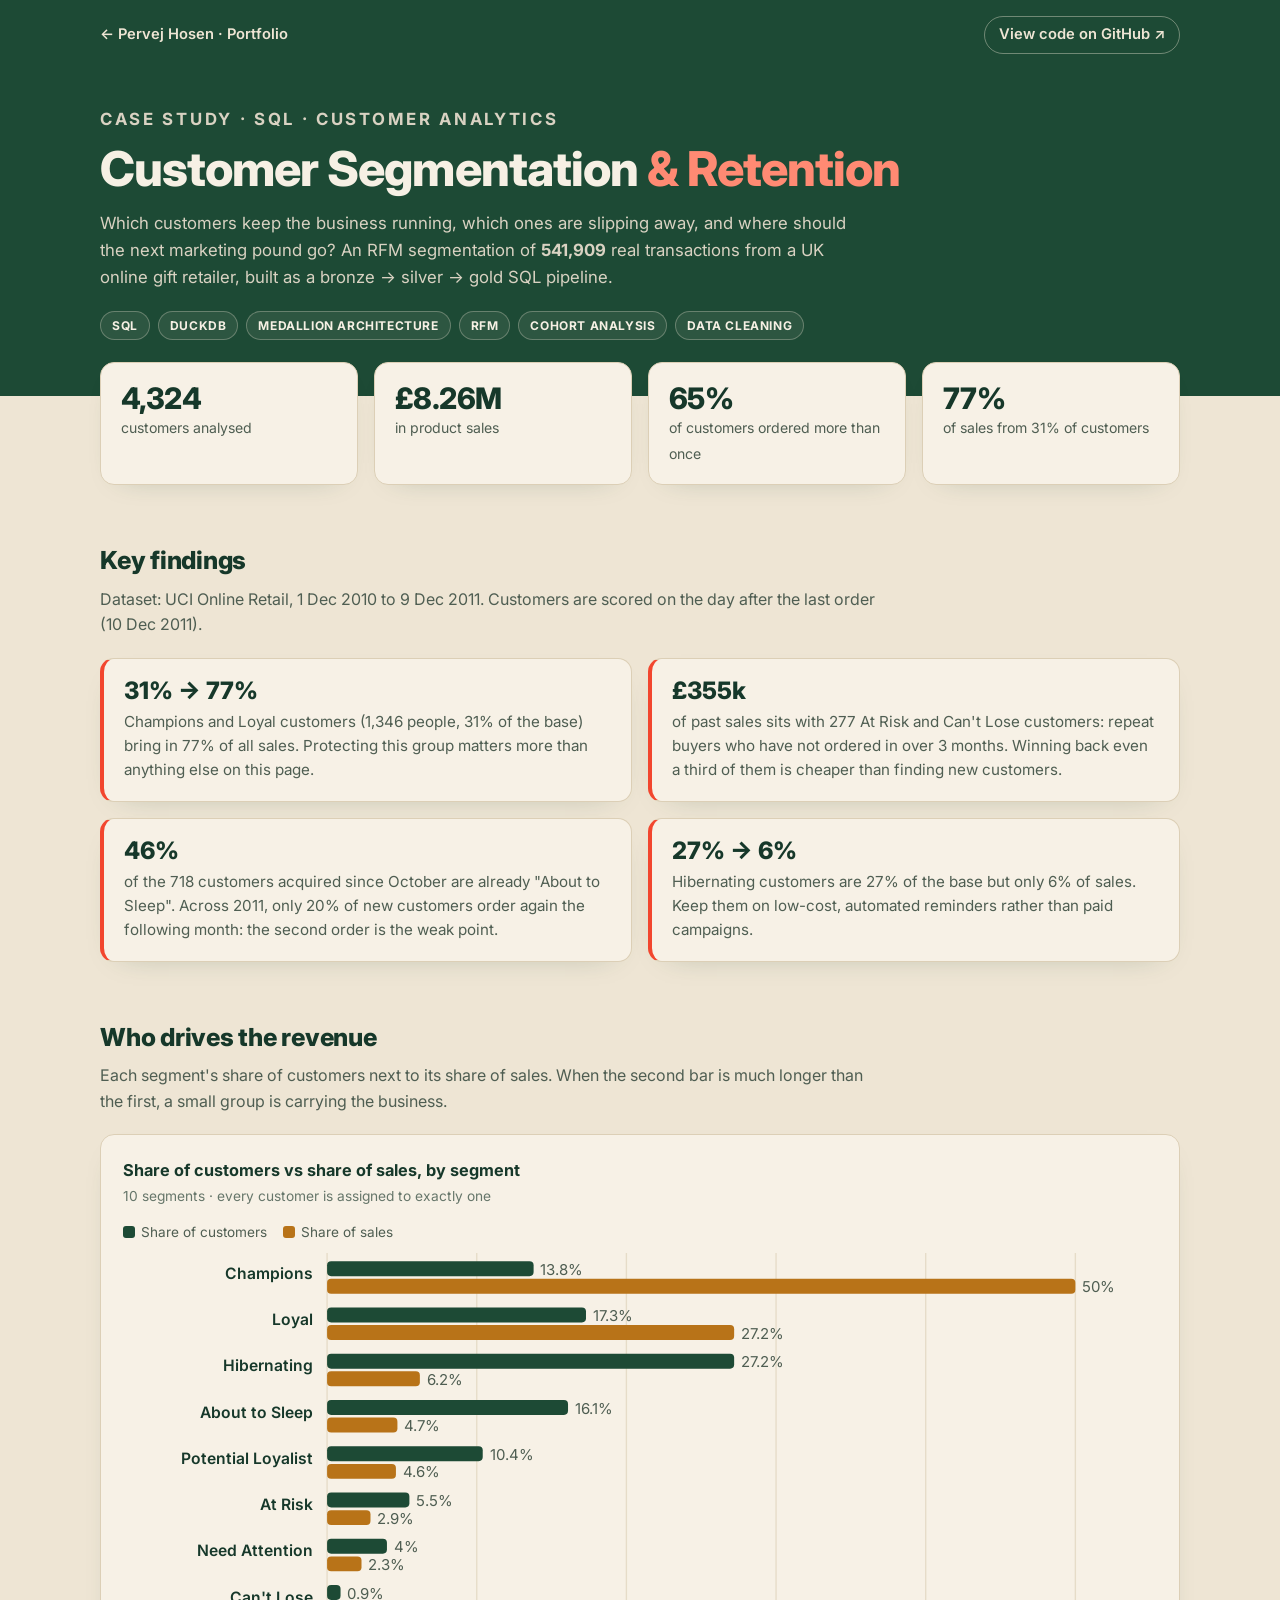
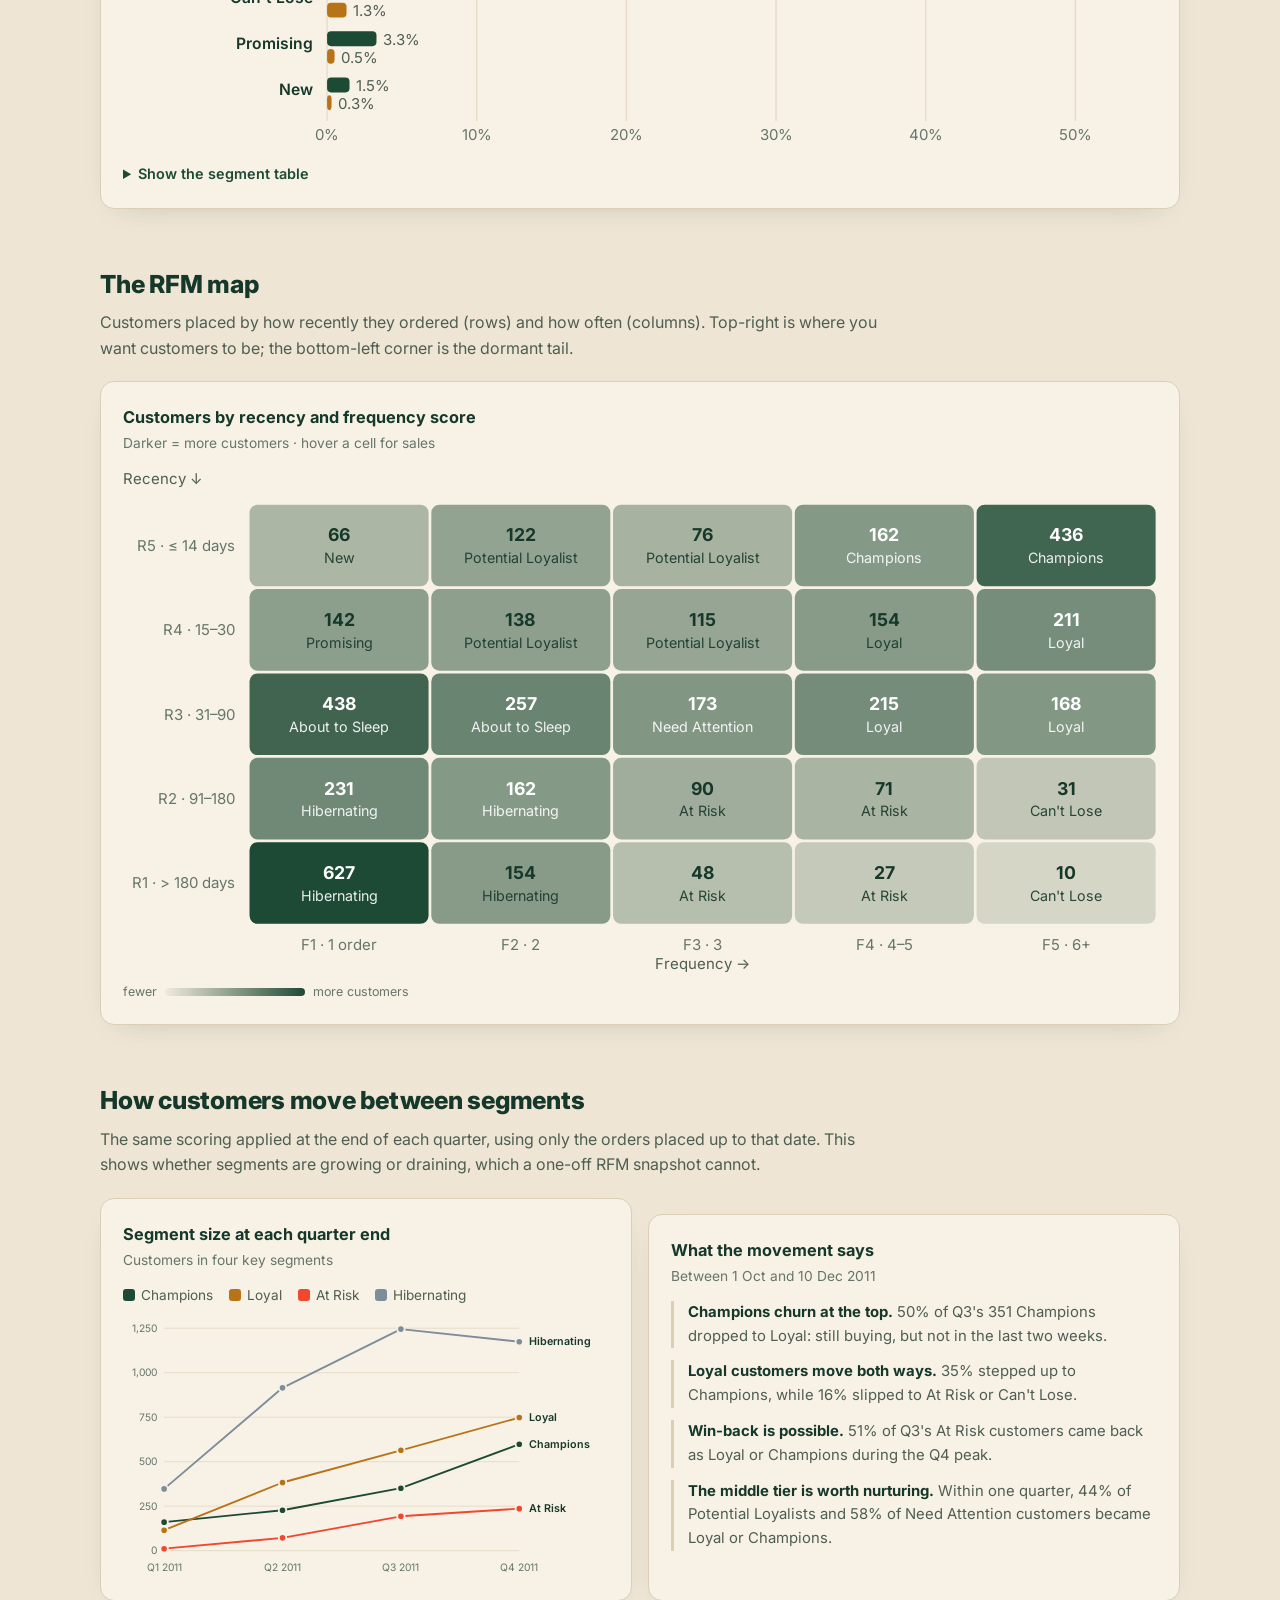
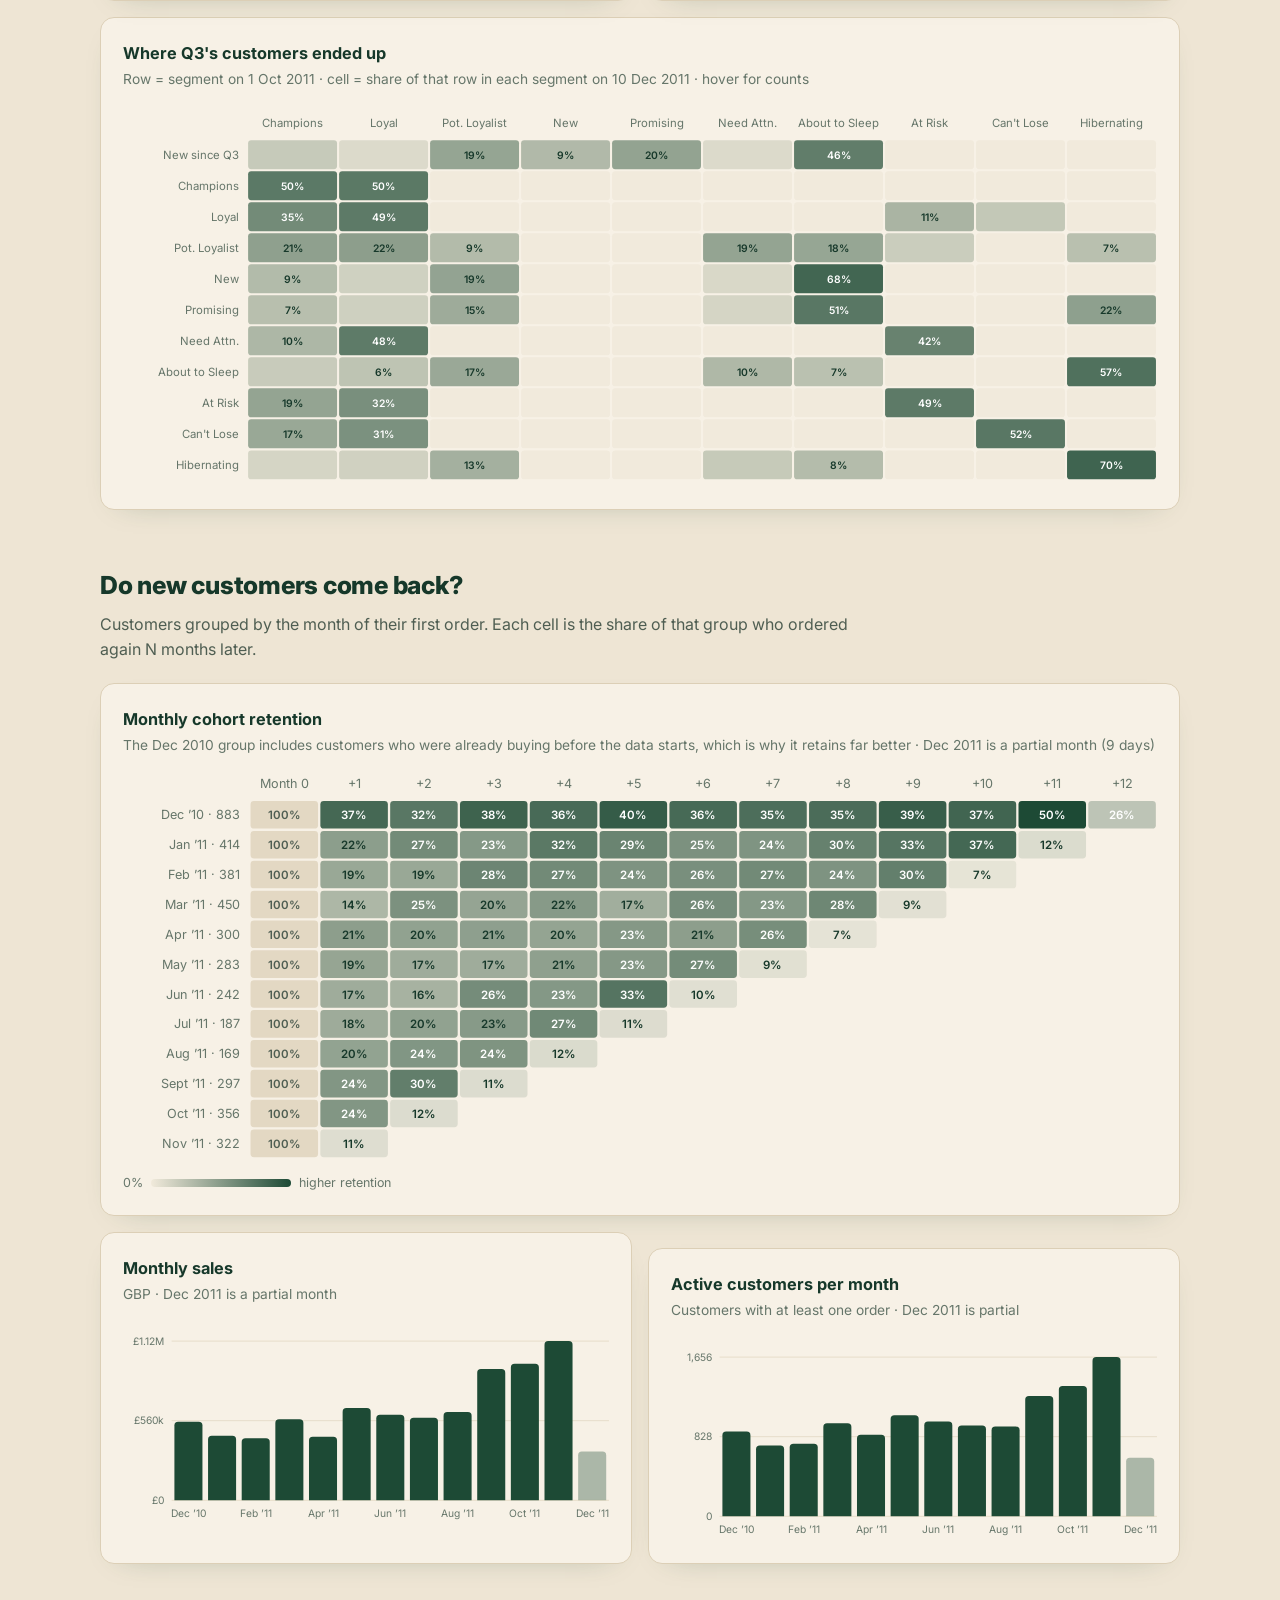
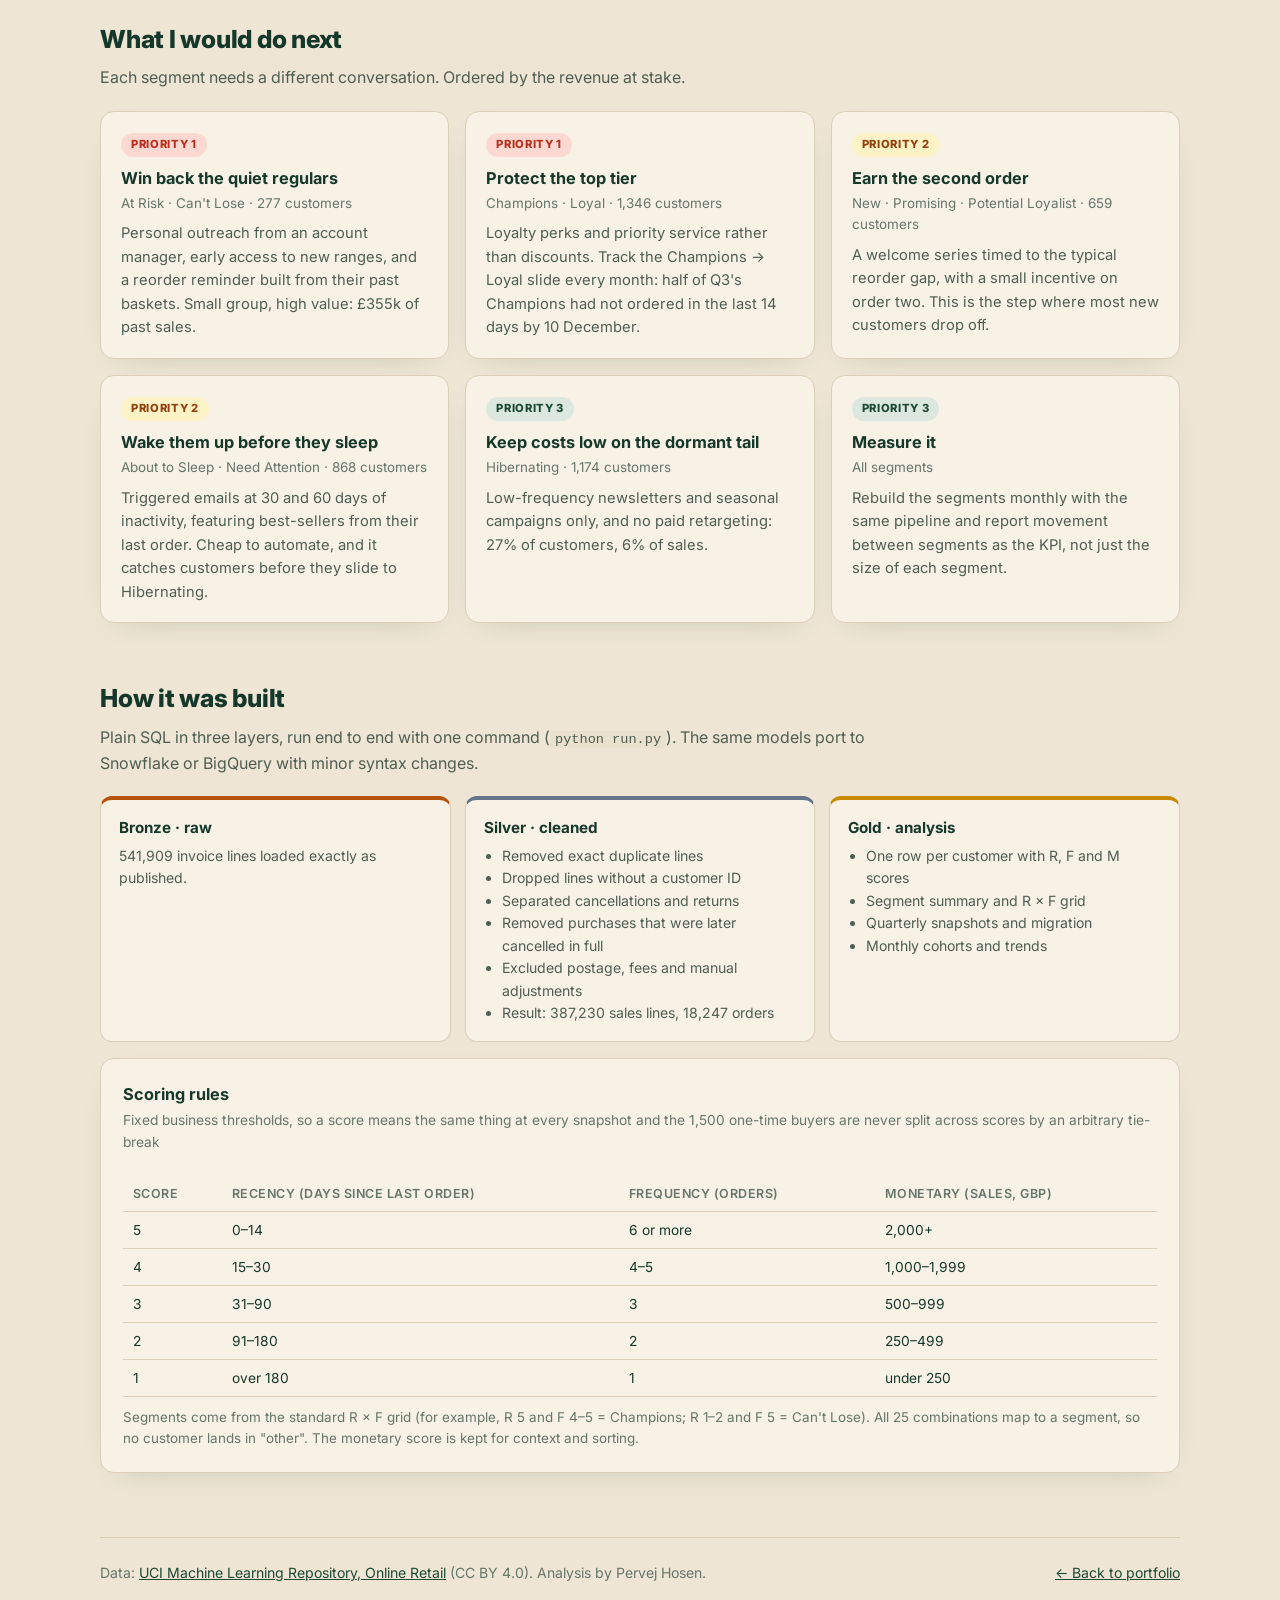
==== commit 63bb3344: "Case studies and preview in new theme, small polish" ====
--- a/projects/customer-segmentation/index.html
+++ b/projects/customer-segmentation/index.html
@@ -13,10 +13,10 @@
 <link href="https://fonts.googleapis.com/css2?family=Inter:wght@400;500;600;700;800&display=swap" rel="stylesheet">
 <style>
 :root {
-  --navy: #020817; --ink: #0f172a; --muted: #475569; --faint: #64748b; --line: #e2e8f0; --grid: #eef2f6;
-  --bg: #f6f9fc; --card: #ffffff; --accent: #0891b2; --accent-2: #2a4fa8;
-  --s1: #0891b2; --s2: #2a4fa8; --s3: #eb6834; --s4: #9b59d0;
-  --radius: 14px; --shadow: 0 10px 30px -22px rgba(15, 23, 42, .35);
+  --navy: #1D4A35; --ink: #16382A; --muted: #4F5E52; --faint: #66766A; --line: #DCCFB6; --grid: #E9E0CE;
+  --bg: #EEE5D4; --card: #F7F1E6; --accent: #1D4A35; --accent-2: #B87318; --tomato: #F2462E;
+  --s1: #1D4A35; --s2: #B87318; --s3: #F2462E; --s4: #7D8D99;
+  --radius: 14px; --shadow: 0 10px 30px -22px rgba(29, 74, 53, .4);
 }
 * { box-sizing: border-box; margin: 0; padding: 0; }
 html { scroll-behavior: smooth; }
@@ -25,18 +25,18 @@
 .wrap { max-width: 1120px; margin: 0 auto; padding: 0 20px; }
 
 /* top bar + hero */
-.top { background: var(--navy); color: #e2e8f0; }
+.top { background: var(--navy); color: #EEE5D4; }
 .top-bar { display: flex; justify-content: space-between; align-items: center; gap: 12px; padding: 16px 0; font-size: .92rem; }
-.top-bar a { color: #e2e8f0; text-decoration: none; font-weight: 600; }
-.top-bar a:hover { color: #22d3ee; }
-.top-bar .gh { border: 1px solid rgba(34, 211, 238, .45); border-radius: 999px; padding: 6px 14px; white-space: nowrap; }
+.top-bar a { color: #EEE5D4; text-decoration: none; font-weight: 600; }
+.top-bar a:hover { color: #FF9A85; }
+.top-bar .gh { border: 1px solid rgba(238, 229, 212, .4); border-radius: 999px; padding: 6px 14px; white-space: nowrap; }
 .hero { padding: 36px 0 56px; }
-.kicker { font-size: .78rem; font-weight: 700; letter-spacing: .16em; text-transform: uppercase; color: #22d3ee; }
-.hero h1 { font-size: clamp(1.9rem, 4.4vw, 3rem); line-height: 1.12; letter-spacing: -.02em; font-weight: 800; color: #fff; margin: 10px 0 14px; max-width: 820px; }
-.hero h1 span { background: linear-gradient(90deg, #22d3ee, #3b82f6); -webkit-background-clip: text; background-clip: text; color: transparent; }
-.hero p { color: #cbd5e1; max-width: 760px; font-size: 1.05rem; }
+.kicker { font-size: .78rem; font-weight: 700; letter-spacing: .16em; text-transform: uppercase; color: #FF9A85; }
+.hero h1 { font-size: clamp(1.9rem, 4.4vw, 3rem); line-height: 1.12; letter-spacing: -.02em; font-weight: 800; color: #F6F0E4; margin: 10px 0 14px; max-width: 820px; }
+.hero h1 span { background: linear-gradient(90deg, #FF8A73, #FF8A73); -webkit-background-clip: text; background-clip: text; color: transparent; }
+.hero p { color: #D9D2C2; max-width: 760px; font-size: 1.05rem; }
 .chips { display: flex; flex-wrap: wrap; gap: 8px; margin-top: 20px; }
-.chips span { font-size: .75rem; font-weight: 700; letter-spacing: .05em; text-transform: uppercase; color: #a5f3fc; border: 1px solid rgba(34, 211, 238, .35); background: rgba(34, 211, 238, .08); border-radius: 999px; padding: 4px 11px; }
+.chips span { font-size: .75rem; font-weight: 700; letter-spacing: .05em; text-transform: uppercase; color: #F6F0E4; border: 1px solid rgba(238, 229, 212, .3); background: rgba(238, 229, 212, .08); border-radius: 999px; padding: 4px 11px; }
 
 /* KPI tiles */
 .kpis { display: grid; grid-template-columns: repeat(4, minmax(0, 1fr)); gap: 16px; margin-top: -34px; position: relative; }
@@ -58,7 +58,7 @@
 
 /* findings */
 .findings { display: grid; grid-template-columns: repeat(2, minmax(0, 1fr)); gap: 16px; }
-.finding { background: var(--card); border: 1px solid var(--line); border-left: 4px solid var(--accent); border-radius: var(--radius); padding: 18px 20px; box-shadow: var(--shadow); }
+.finding { background: var(--card); border: 1px solid var(--line); border-left: 4px solid var(--tomato); border-radius: var(--radius); padding: 18px 20px; box-shadow: var(--shadow); }
 .finding b { display: block; font-size: 1.5rem; font-weight: 800; color: var(--ink); line-height: 1.2; }
 .finding p { color: var(--muted); font-size: .95rem; margin-top: 4px; }
 @media (max-width: 760px) { .findings { grid-template-columns: minmax(0, 1fr); } }
@@ -79,7 +79,7 @@
 .moves li b { color: var(--ink); }
 .rules td, .rules th { text-align: left !important; }
 .scale { display: flex; align-items: center; gap: 8px; font-size: .78rem; color: var(--faint); margin-top: 10px; }
-.scale .bar { width: 140px; height: 8px; border-radius: 4px; background: linear-gradient(90deg, #eef7fb, #0b4f6c); }
+.scale .bar { width: 140px; height: 8px; border-radius: 4px; background: linear-gradient(90deg, #F1EADB, #1D4A35); }
 #tip { position: fixed; z-index: 50; pointer-events: none; background: var(--navy); color: #f1f5f9; font-size: .82rem; line-height: 1.45; padding: 8px 11px; border-radius: 8px; box-shadow: 0 12px 30px -10px rgba(0, 0, 0, .5); opacity: 0; transition: opacity .12s; max-width: 260px; }
 #tip b { color: #fff; }
 
@@ -96,7 +96,7 @@
 @media (max-width: 900px) { .actions { grid-template-columns: minmax(0, 1fr); } }
 .action { background: var(--card); border: 1px solid var(--line); border-radius: var(--radius); padding: 18px 20px; box-shadow: var(--shadow); }
 .action .tag { display: inline-block; font-size: .7rem; font-weight: 800; letter-spacing: .06em; text-transform: uppercase; border-radius: 999px; padding: 3px 10px; margin-bottom: 8px; }
-.tag.p1 { background: #fee2e2; color: #991b1b; } .tag.p2 { background: #fef3c7; color: #92400e; } .tag.p3 { background: #e0f2fe; color: #075985; }
+.tag.p1 { background: #FBD9D2; color: #B8301C; } .tag.p2 { background: #fef3c7; color: #92400e; } .tag.p3 { background: #DCE8DF; color: #1D4A35; }
 .action h3 { font-size: 1.02rem; }
 .action .seg { color: var(--faint); font-size: .84rem; margin: 2px 0 8px; }
 .action p { color: var(--muted); font-size: .92rem; }
@@ -104,12 +104,12 @@
 /* method */
 .pipe { display: grid; grid-template-columns: repeat(3, minmax(0, 1fr)); gap: 14px; }
 @media (max-width: 760px) { .pipe { grid-template-columns: minmax(0, 1fr); } }
-.layer { border-radius: 12px; padding: 16px 18px; border: 1px solid var(--line); background: #fff; }
+.layer { border-radius: 12px; padding: 16px 18px; border: 1px solid var(--line); background: var(--card); }
 .layer h4 { font-size: .95rem; margin-bottom: 4px; }
 .layer p, .layer li { color: var(--muted); font-size: .88rem; }
 .layer ul { padding-left: 18px; margin-top: 4px; }
 .layer.b { border-top: 4px solid #b45309; } .layer.s { border-top: 4px solid #64748b; } .layer.g { border-top: 4px solid #ca8a04; }
-code { font-family: ui-monospace, SFMono-Regular, Menlo, Consolas, monospace; font-size: .85em; background: #eef2f6; padding: 1px 5px; border-radius: 4px; }
+code { font-family: ui-monospace, SFMono-Regular, Menlo, Consolas, monospace; font-size: .85em; background: #E9E0CE; padding: 1px 5px; border-radius: 4px; }
 .note { color: var(--faint); font-size: .84rem; margin-top: 10px; }
 footer { margin: 64px 0 40px; padding-top: 24px; border-top: 1px solid var(--line); color: var(--faint); font-size: .88rem; display: flex; justify-content: space-between; gap: 12px; flex-wrap: wrap; }
 @media (max-width: 560px) { .card, .finding, .action { padding: 16px; } .kpi b { font-size: 1.5rem; } }
@@ -260,8 +260,8 @@
 
   // sequential ramp (one hue, light -> dark)
   const lerp = (a, b, t) => Math.round(a + (b - a) * t);
-  const ramp = t => { t = Math.max(0, Math.min(1, t)); const A = [238, 247, 251], B = [11, 79, 108]; return `rgb(${lerp(A[0], B[0], t)},${lerp(A[1], B[1], t)},${lerp(A[2], B[2], t)})`; };
-  const inkOn = t => t > .5 ? "#ffffff" : "#0f172a";
+  const ramp = t => { t = Math.max(0, Math.min(1, t)); const A = [241, 234, 219], B = [29, 74, 53]; return `rgb(${lerp(A[0], B[0], t)},${lerp(A[1], B[1], t)},${lerp(A[2], B[2], t)})`; };
+  const inkOn = t => t > .5 ? "#ffffff" : "#16382A";
 
   const svg = (w, h) => { const s = document.createElementNS(NS, "svg"); s.setAttribute("viewBox", `0 0 ${w} ${h}`); s.setAttribute("role", "img"); return s; };
   const el = (name, attrs, parent, text) => { const n = document.createElementNS(NS, name); for (const k in attrs) n.setAttribute(k, attrs[k]); if (text != null) n.textContent = text; parent && parent.appendChild(n); return n; };
@@ -305,7 +305,7 @@
     const x = v => labelW + (W - labelW - 60) * v / max;
     const s = svg(W, H);
     [0, 10, 20, 30, 40, 50].filter(v => v <= max + 5).forEach(v => {
-      el("line", { x1: x(v), x2: x(v), y1: 0, y2: H - 20, stroke: "#eef2f6" }, s);
+      el("line", { x1: x(v), x2: x(v), y1: 0, y2: H - 20, stroke: "#E6DCC8" }, s);
       el("text", { x: x(v), y: H - 6, "text-anchor": "middle", class: "tick" }, s, v + "%");
     });
     rows.forEach((r, i) => {
@@ -353,16 +353,16 @@
     const max = Math.ceil(Math.max(...keys.flatMap(([k]) => labels.map(l => val(k, l)))) / 250) * 250;
     const x = i => L + (W - L - R) * i / (labels.length - 1), y = v => Tp + (H - Tp - B) * (1 - v / max);
     const s = svg(W, H);
-    for (let v = 0; v <= max; v += 250) { el("line", { x1: L, x2: W - R, y1: y(v), y2: y(v), stroke: "#eef2f6" }, s); el("text", { x: L - 8, y: y(v) + 4, "text-anchor": "end", class: "tick" }, s, fmt(v)); }
+    for (let v = 0; v <= max; v += 250) { el("line", { x1: L, x2: W - R, y1: y(v), y2: y(v), stroke: "#E6DCC8" }, s); el("text", { x: L - 8, y: y(v) + 4, "text-anchor": "end", class: "tick" }, s, fmt(v)); }
     labels.forEach((l, i) => el("text", { x: x(i), y: H - 8, "text-anchor": "middle", class: "tick" }, s, l));
     const ends = keys.map(([k, col]) => {
       const pts = labels.map((l, i) => [x(i), y(val(k, l))]);
       el("polyline", { points: pts.map(p => p.join(",")).join(" "), fill: "none", stroke: col, "stroke-width": 2, "stroke-linejoin": "round", "stroke-linecap": "round" }, s);
-      pts.forEach(p => el("circle", { cx: p[0], cy: p[1], r: 4, fill: col, stroke: "#fff", "stroke-width": 2 }, s));
+      pts.forEach(p => el("circle", { cx: p[0], cy: p[1], r: 4, fill: col, stroke: "#F7F1E6", "stroke-width": 2 }, s));
       return { k, col, y: pts[pts.length - 1][1] };
     });
     ends.sort((a, b) => a.y - b.y).forEach((e, i, arr) => { if (i && e.y - arr[i - 1].y < 14) e.y = arr[i - 1].y + 14; el("text", { x: W - R + 10, y: e.y + 4, class: "lbl" }, s, e.k); });
-    const cross = el("line", { y1: Tp, y2: H - B, stroke: "#94a3b8", "stroke-dasharray": "3 3", opacity: 0 }, s);
+    const cross = el("line", { y1: Tp, y2: H - B, stroke: "#8A9A8D", "stroke-dasharray": "3 3", opacity: 0 }, s);
     labels.forEach((l, i) => {
       const hit = el("rect", { x: x(i) - (W - L - R) / (labels.length - 1) / 2, y: 0, width: (W - L - R) / (labels.length - 1), height: H - B, fill: "transparent" }, s);
       const html = `<b>${l}</b><br>` + keys.map(([k]) => `${esc(k)}: ${fmt(val(k, l))}`).join("<br>");
@@ -400,7 +400,7 @@
       to.forEach((t, ci) => {
         const n = r.get(t), pct = r.t ? 100 * n / r.t : 0, tt = pct / 100;
         const g = el("g", {}, s);
-        el("rect", { x: left + ci * cw + 1, y: top + ri * ch + 1, width: cw - 2, height: ch - 2, rx: 3, fill: n ? ramp(Math.sqrt(tt)) : "#f8fafc" }, g);
+        el("rect", { x: left + ci * cw + 1, y: top + ri * ch + 1, width: cw - 2, height: ch - 2, rx: 3, fill: n ? ramp(Math.sqrt(tt)) : "#F1EADC" }, g);
         if (pct >= 5) el("text", { x: left + ci * cw + cw / 2, y: top + ri * ch + ch / 2 + 4, "text-anchor": "middle", "font-size": 10, "font-weight": 600, fill: inkOn(Math.sqrt(tt)) }, g, Math.round(pct) + "%");
         if (n) bindTip(g, `<b>${esc(f)} → ${esc(t)}</b><br>${fmt(n)} of ${fmt(r.t)} customers (${pct.toFixed(1)}%)`);
       });
@@ -421,8 +421,8 @@
       rows.forEach(c => {
         const t = c.month_number === 0 ? 1 : Math.min(1, c.retention_pct / 45), g = el("g", {}, s);
         const partial = monthOffset(m, c.month_number) === "2011-12-01";
-        el("rect", { x: left + c.month_number * cw + 1, y: top + ri * ch + 1, width: cw - 2, height: ch - 2, rx: 3, fill: c.month_number === 0 ? "#e2e8f0" : ramp(t), opacity: partial ? .45 : 1 }, g);
-        el("text", { x: left + c.month_number * cw + cw / 2, y: top + ri * ch + ch / 2 + 4, "text-anchor": "middle", "font-size": 10, "font-weight": 600, fill: c.month_number === 0 ? "#475569" : inkOn(t) }, g, c.month_number === 0 ? "100%" : Math.round(c.retention_pct) + "%");
+        el("rect", { x: left + c.month_number * cw + 1, y: top + ri * ch + 1, width: cw - 2, height: ch - 2, rx: 3, fill: c.month_number === 0 ? "#E3D8C3" : ramp(t), opacity: partial ? .45 : 1 }, g);
+        el("text", { x: left + c.month_number * cw + cw / 2, y: top + ri * ch + ch / 2 + 4, "text-anchor": "middle", "font-size": 10, "font-weight": 600, fill: c.month_number === 0 ? "#4F5E52" : inkOn(t) }, g, c.month_number === 0 ? "100%" : Math.round(c.retention_pct) + "%");
         bindTip(g, `<b>${monthName(m)} cohort, month +${c.month_number}</b><br>${fmt(c.customers)} of ${fmt(size)} customers ordered (${c.retention_pct}%)${partial ? "<br><i>Dec 2011: 9 days only</i>" : ""}`);
       });
     });
@@ -436,7 +436,7 @@
     const max = Math.max(...M.map(m => m[key])) * 1.08, bw = (W - L) / M.length;
     const y = v => Tp + (H - Tp - B) * (1 - v / max);
     const s = svg(W, H);
-    [0, .5, 1].forEach(p => { const v = max / 1.08 * p; el("line", { x1: L, x2: W, y1: y(v), y2: y(v), stroke: "#eef2f6" }, s); el("text", { x: L - 8, y: y(v) + 4, "text-anchor": "end", class: "tick" }, s, f(v)); });
+    [0, .5, 1].forEach(p => { const v = max / 1.08 * p; el("line", { x1: L, x2: W, y1: y(v), y2: y(v), stroke: "#E6DCC8" }, s); el("text", { x: L - 8, y: y(v) + 4, "text-anchor": "end", class: "tick" }, s, f(v)); });
     M.forEach((m, i) => {
       const partial = i === M.length - 1, g = el("g", {}, s);
       const bx = L + i * bw + 3, h = H - B - y(m[key]);
